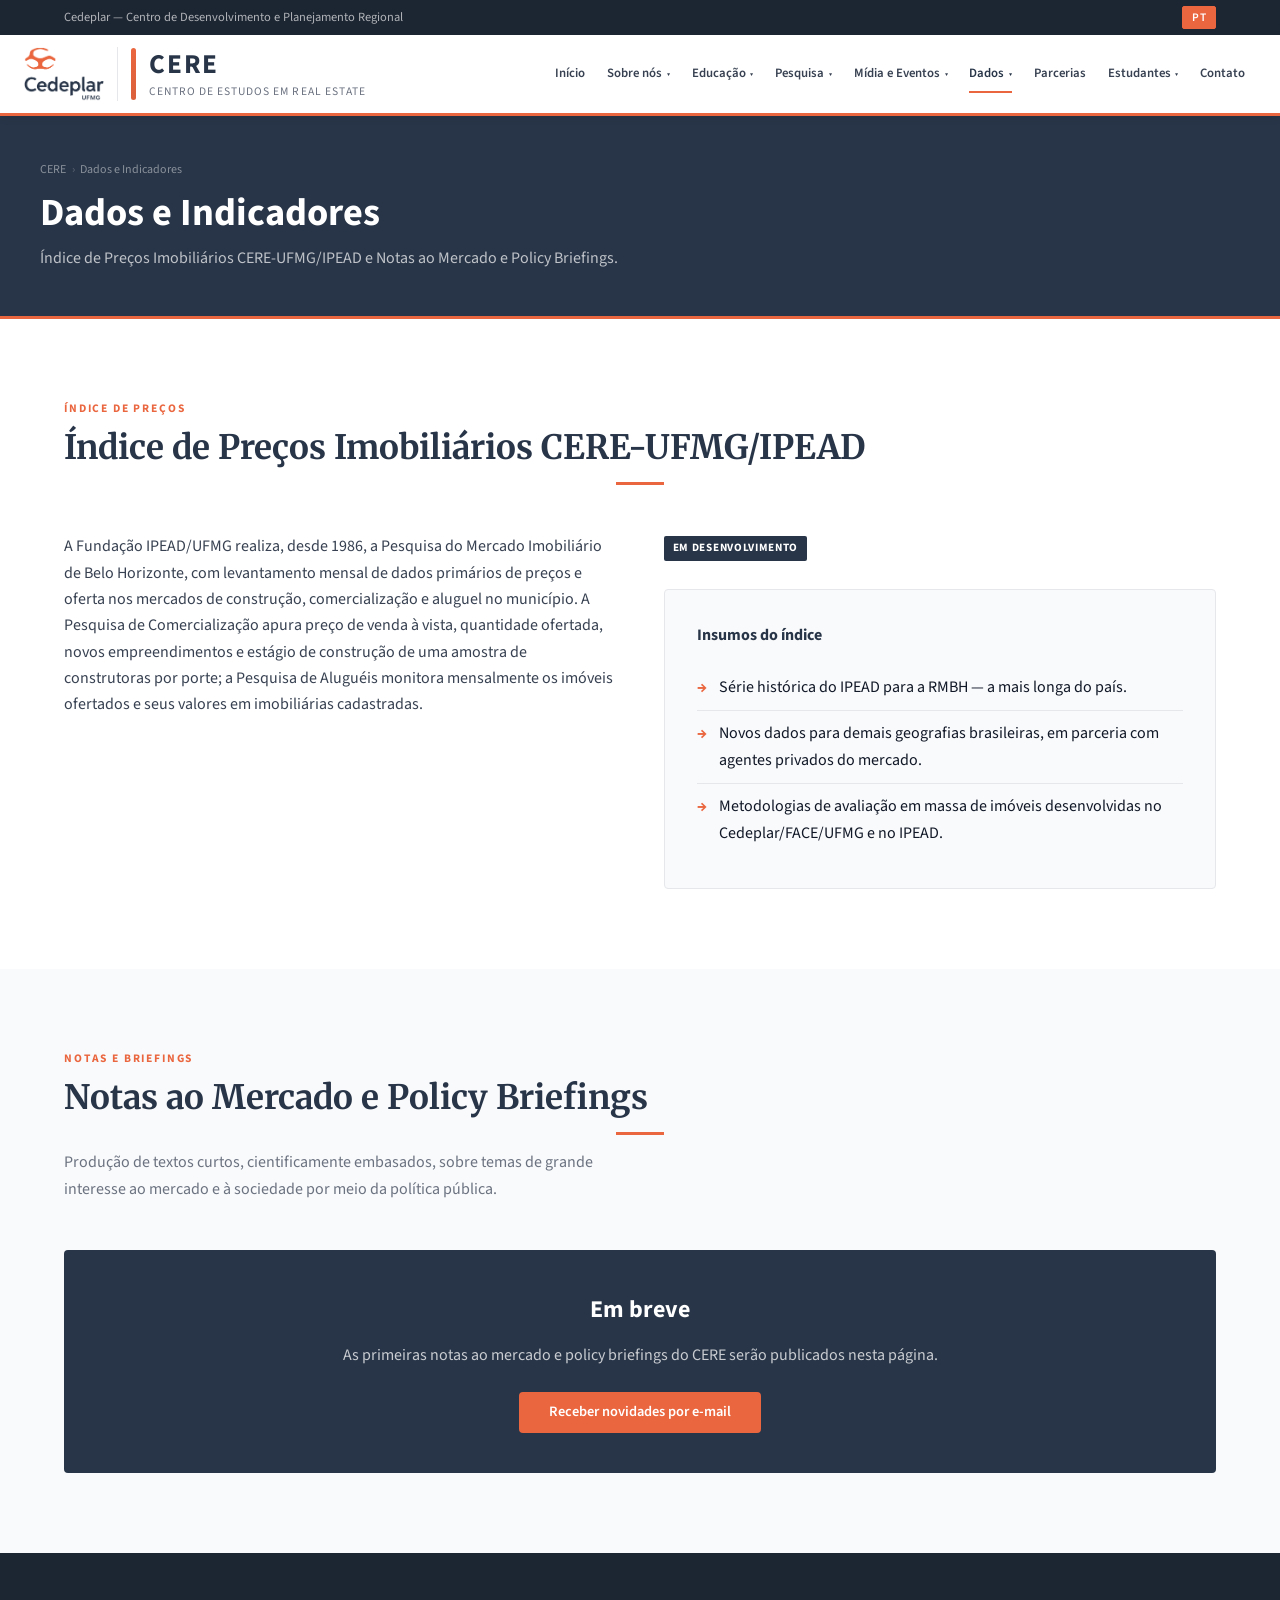
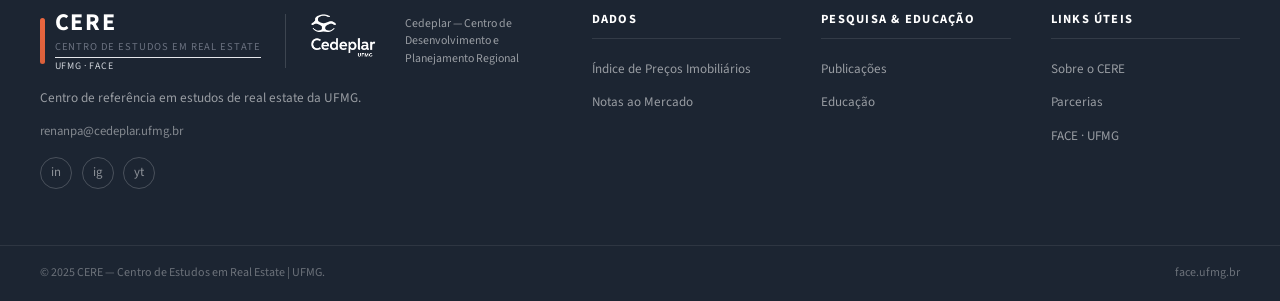
==== dados/index.html @ bcabc063 "feat: highlight CERE and add CEDEPLAR logo" ====
<!DOCTYPE html>
<html lang="pt-BR" class="lang-pt">
<head>
  <meta charset="UTF-8">
  <meta name="viewport" content="width=device-width, initial-scale=1.0">
  <title>Dados e Indicadores — CERE | UFMG</title>
  <meta name="description" content="Índice de Preços Imobiliários CERE-UFMG/IPEAD e Notas ao Mercado e Policy Briefings do CERE/UFMG.">
  <link rel="stylesheet" href="../css/style.css">
</head>
<body>

  <div class="topbar">
    <div class="topbar-inner">
      <div class="topbar-left">
        <a href="https://cedeplar.ufmg.br" target="_blank" rel="noopener">
          <span data-lang="pt">Cedeplar — Centro de Desenvolvimento e Planejamento Regional</span>
          <span data-lang="en">Cedeplar — Center for Development and Regional Planning</span>
        </a>
      </div>
      <div class="lang-toggle">
        <button class="lang-btn active" data-lang="pt">PT</button>
        <button class="lang-btn" data-lang="en">EN</button>
      </div>
    </div>
  </div>

  <header class="site-header">
    <div class="header-inner">
      <a href="../index.html" class="site-logo">
        <div class="logo-institutional">
          <img src="https://face.ufmg.br/images/template/ufmg.fw.png" alt="UFMG" class="logo-ufmg">
          <div class="logo-affiliates">
            <img src="https://face.ufmg.br/images/template/face.png" alt="FACE" class="logo-affiliate">
            <img src="https://site.ipead.face.ufmg.br/wp-content/uploads/2023/01/Logo-ipead-02.png" alt="IPEAD" class="logo-affiliate">
          </div>
        </div>
        <div class="logo-divider"></div>
        <img src="../img/logos/cedeplar.png" alt="Cedeplar — Centro de Desenvolvimento e Planejamento Regional" class="logo-cedeplar">
        <div class="logo-divider"></div>
        <div class="logo-accent"></div>
        <div class="logo-text">
          <span class="logo-cere">CERE</span>
          <span class="logo-name" data-lang="pt">Centro de Estudos em Real Estate</span>
          <span class="logo-name" data-lang="en">Real Estate Studies Center</span>
        </div>
      </a>
      <nav class="main-nav" id="main-nav">
        <ul>
          <li><a href="../index.html" data-lang="pt">Início</a><a href="../index.html" data-lang="en">Home</a></li>
          <li class="has-dropdown">
            <a href="../sobre/index.html"><span data-lang="pt">Sobre nós</span><span data-lang="en">About us</span><span class="chevron">▾</span></a>
            <ul class="dropdown">
              <li><a href="../sobre/index.html#missao"><span data-lang="pt">Missão</span><span data-lang="en">Mission</span></a></li>
              <li><a href="../sobre/index.html#pessoas"><span data-lang="pt">Pessoas</span><span data-lang="en">People</span></a></li>
            </ul>
          </li>
          <li class="has-dropdown">
            <a href="../educacao/index.html"><span data-lang="pt">Educação</span><span data-lang="en">Education</span><span class="chevron">▾</span></a>
            <ul class="dropdown">
              <li><a href="../educacao/index.html#graduacao"><span data-lang="pt">Disciplinas de graduação</span><span data-lang="en">Undergraduate courses</span></a></li>
              <li><a href="../educacao/index.html#formacao-capacitacao"><span data-lang="pt">Programas de formação e capacitação</span><span data-lang="en">Training and capacity-building programs</span></a></li>
            </ul>
          </li>
          <li class="has-dropdown">
            <a href="../pesquisa/index.html"><span data-lang="pt">Pesquisa</span><span data-lang="en">Research</span><span class="chevron">▾</span></a>
            <ul class="dropdown">
              <li><a href="../pesquisa/index.html#publicacoes"><span data-lang="pt">Publicações</span><span data-lang="en">Publications</span></a></li>
              <li><a href="../pesquisa/index.html#vetores"><span data-lang="pt">Vetores de pesquisa</span><span data-lang="en">Research areas</span></a></li>
            </ul>
          </li>
          <li class="has-dropdown">
            <a href="../midia/index.html"><span data-lang="pt">Mídia e Eventos</span><span data-lang="en">Media & Events</span><span class="chevron">▾</span></a>
            <ul class="dropdown">
              <li><a href="../midia/index.html#noticias"><span data-lang="pt">Notícias</span><span data-lang="en">News</span></a></li>
              <li><a href="../midia/index.html#eventos"><span data-lang="pt">Eventos</span><span data-lang="en">Events</span></a></li>
              <li><a href="../midia/cere-na-midia/index.html"><span data-lang="pt">CERE na Mídia</span><span data-lang="en">CERE in the Media</span></a></li>
            </ul>
          </li>
          <li class="has-dropdown current">
            <a href="index.html"><span data-lang="pt">Dados</span><span data-lang="en">Data</span><span class="chevron">▾</span></a>
            <ul class="dropdown">
              <li><a href="#indice-precos"><span data-lang="pt">Índice de Preços Imobiliários</span><span data-lang="en">Real Estate Price Index</span></a></li>
              <li><a href="#notas-mercado"><span data-lang="pt">Notas ao Mercado e Policy Briefings</span><span data-lang="en">Market Notes & Policy Briefings</span></a></li>
            </ul>
          </li>
          <li><a href="../parcerias/index.html"><span data-lang="pt">Parcerias</span><span data-lang="en">Partnerships</span></a></li>
          <li class="has-dropdown">
            <a href="../estudantes/index.html"><span data-lang="pt">Estudantes</span><span data-lang="en">Students</span><span class="chevron">▾</span></a>
            <ul class="dropdown">
              <li><a href="../estudantes/index.html#finance-club">UFMG Finance Club</a></li>
              <li><a href="../estudantes/index.html#ucj"><span data-lang="pt">UFMG Consultoria Júnior (UCJ)</span><span data-lang="en">UFMG Junior Consulting (UCJ)</span></a></li>
            </ul>
          </li>
          <li><a href="../sobre/index.html#contato"><span data-lang="pt">Contato</span><span data-lang="en">Contact us</span></a></li>
        </ul>
      </nav>
      <button class="hamburger" id="hamburger"><span></span><span></span><span></span></button>
    </div>
  </header>

  <div class="page-hero">
    <div class="page-hero-inner">
      <div class="breadcrumb">
        <a href="../index.html">CERE</a><span class="sep">›</span>
        <span data-lang="pt">Dados e Indicadores</span><span data-lang="en">Data & Indicators</span>
      </div>
      <h1 data-lang="pt">Dados e Indicadores</h1>
      <h1 data-lang="en">Data & Indicators</h1>
      <p class="subtitle" data-lang="pt">Índice de Preços Imobiliários CERE-UFMG/IPEAD e Notas ao Mercado e Policy Briefings.</p>
      <p class="subtitle" data-lang="en">CERE-UFMG/IPEAD Real Estate Price Index and Market Notes and Policy Briefings.</p>
    </div>
  </div>

  <!-- ÍNDICE DE PREÇOS IMOBILIÁRIOS -->
  <section class="section" id="indice-precos">
    <div class="container">
      <div class="section-header left">
        <p class="eyebrow" data-lang="pt">Índice de preços</p>
        <p class="eyebrow" data-lang="en">Price index</p>
        <h2 class="section-title" data-lang="pt">Índice de Preços Imobiliários CERE-UFMG/IPEAD</h2>
        <h2 class="section-title" data-lang="en">CERE-UFMG/IPEAD Real Estate Price Index</h2>
        <div class="divider"></div>
      </div>
      <div style="display:grid;grid-template-columns:1fr 1fr;gap:3rem;align-items:start;">
        <div class="prose">
          <p data-lang="pt">A Fundação IPEAD/UFMG realiza, desde 1986, a Pesquisa do Mercado Imobiliário de Belo Horizonte, com levantamento mensal de dados primários de preços e oferta nos mercados de construção, comercialização e aluguel no município. A Pesquisa de Comercialização apura preço de venda à vista, quantidade ofertada, novos empreendimentos e estágio de construção de uma amostra de construtoras por porte; a Pesquisa de Aluguéis monitora mensalmente os imóveis ofertados e seus valores em imobiliárias cadastradas.</p>
          <p data-lang="en">Since 1986, Fundação IPEAD/UFMG has conducted the Belo Horizonte Real Estate Market Survey, gathering monthly primary data on prices and supply in the construction, sales, and rental markets within the municipality. The Sales Survey tracks cash sale prices, units offered, new developments, and construction stage across a sample of builders by size; the Rental Survey monitors monthly listings and rental values among registered real estate agencies.</p>
        </div>
        <div>
          <span class="badge badge-navy mb-2" data-lang="pt">Em desenvolvimento</span>
          <span class="badge badge-navy mb-2" data-lang="en">In development</span>
          <div style="background:var(--gray-50);border:1px solid var(--gray-200);border-radius:var(--radius);padding:2rem;margin-top:.75rem;">
            <h3 style="color:var(--navy);font-weight:700;margin-bottom:1rem;font-size:1rem;" data-lang="pt">Insumos do índice</h3>
            <h3 style="color:var(--navy);font-weight:700;margin-bottom:1rem;font-size:1rem;" data-lang="en">Index inputs</h3>
            <ul style="list-style:none;">
              <li style="padding:.6rem 0;border-bottom:1px solid var(--gray-200);display:flex;gap:.75rem;align-items:start;">
                <span style="color:var(--red);font-weight:700;flex-shrink:0;">→</span>
                <span data-lang="pt">Série histórica do IPEAD para a RMBH — a mais longa do país.</span>
                <span data-lang="en">IPEAD's historical series for the Belo Horizonte Metropolitan Region — the longest in the country.</span>
              </li>
              <li style="padding:.6rem 0;border-bottom:1px solid var(--gray-200);display:flex;gap:.75rem;align-items:start;">
                <span style="color:var(--red);font-weight:700;flex-shrink:0;">→</span>
                <span data-lang="pt">Novos dados para demais geografias brasileiras, em parceria com agentes privados do mercado.</span>
                <span data-lang="en">New data for other Brazilian geographies, in partnership with private market players.</span>
              </li>
              <li style="padding:.6rem 0;display:flex;gap:.75rem;align-items:start;">
                <span style="color:var(--red);font-weight:700;flex-shrink:0;">→</span>
                <span data-lang="pt">Metodologias de avaliação em massa de imóveis desenvolvidas no Cedeplar/FACE/UFMG e no IPEAD.</span>
                <span data-lang="en">Mass real estate appraisal methodologies developed at Cedeplar/FACE/UFMG and IPEAD.</span>
              </li>
            </ul>
          </div>
        </div>
      </div>
    </div>
  </section>

  <!-- NOTAS AO MERCADO E POLICY BRIEFINGS -->
  <section class="section bg-light" id="notas-mercado">
    <div class="container">
      <div class="section-header left">
        <p class="eyebrow" data-lang="pt">Notas e briefings</p>
        <p class="eyebrow" data-lang="en">Notes & briefings</p>
        <h2 class="section-title" data-lang="pt">Notas ao Mercado e Policy Briefings</h2>
        <h2 class="section-title" data-lang="en">Market Notes and Policy Briefings</h2>
        <div class="divider"></div>
        <p class="section-sub" style="margin:0;" data-lang="pt">Produção de textos curtos, cientificamente embasados, sobre temas de grande interesse ao mercado e à sociedade por meio da política pública.</p>
        <p class="section-sub" style="margin:0;" data-lang="en">Short, scientifically grounded pieces on topics of major interest to the market and to society through public policy.</p>
      </div>
      <div class="cta-box">
        <h2 data-lang="pt">Em breve</h2>
        <h2 data-lang="en">Coming soon</h2>
        <p data-lang="pt">As primeiras notas ao mercado e policy briefings do CERE serão publicados nesta página.</p>
        <p data-lang="en">CERE's first market notes and policy briefings will be published on this page.</p>
        <a href="../sobre/index.html#contato" class="btn btn-primary" data-lang="pt">Receber novidades por e-mail</a>
        <a href="../sobre/index.html#contato" class="btn btn-primary" data-lang="en">Get updates by e-mail</a>
      </div>
    </div>
  </section>

  <footer class="site-footer">
    <div class="footer-main">
      <div class="footer-grid">
        <div class="footer-brand">
          <div class="footer-brand-logos">
            <div class="site-logo" style="gap:.6rem;">
              <div class="logo-accent" style="height:46px;"></div>
              <div class="logo-text">
                <span class="logo-cere">CERE</span>
                <span class="logo-name" data-lang="pt">Centro de Estudos em Real Estate</span>
                <span class="logo-name" data-lang="en">Real Estate Studies Center</span>
                <span class="logo-univ">UFMG · FACE</span>
              </div>
            </div>
            <div class="footer-cedeplar">
              <img src="../img/logos/cedeplar-branco.png" alt="Cedeplar" class="footer-cedeplar-logo">
              <span class="footer-cedeplar-name" data-lang="pt">Cedeplar — Centro de Desenvolvimento e Planejamento Regional</span>
              <span class="footer-cedeplar-name" data-lang="en">Cedeplar — Center for Development and Regional Planning</span>
            </div>
          </div>
          <p data-lang="pt">Centro de referência em estudos de real estate da UFMG.</p>
          <p data-lang="en">Reference center for real estate studies at UFMG.</p>
          <address>renanpa@cedeplar.ufmg.br</address>
          <div class="social-links">
            <a href="#" class="social-link">in</a>
            <a href="#" class="social-link">ig</a>
            <a href="#" class="social-link">yt</a>
          </div>
        </div>
        <div class="footer-col">
          <h4 data-lang="pt">Dados</h4><h4 data-lang="en">Data</h4>
          <ul>
            <li><a href="#indice-precos"><span data-lang="pt">Índice de Preços Imobiliários</span><span data-lang="en">Real Estate Price Index</span></a></li>
            <li><a href="#notas-mercado"><span data-lang="pt">Notas ao Mercado</span><span data-lang="en">Market Notes</span></a></li>
          </ul>
        </div>
        <div class="footer-col">
          <h4 data-lang="pt">Pesquisa & Educação</h4><h4 data-lang="en">Research & Education</h4>
          <ul>
            <li><a href="../pesquisa/index.html"><span data-lang="pt">Publicações</span><span data-lang="en">Publications</span></a></li>
            <li><a href="../educacao/index.html"><span data-lang="pt">Educação</span><span data-lang="en">Education</span></a></li>
          </ul>
        </div>
        <div class="footer-col">
          <h4 data-lang="pt">Links úteis</h4><h4 data-lang="en">Useful links</h4>
          <ul>
            <li><a href="../sobre/index.html"><span data-lang="pt">Sobre o CERE</span><span data-lang="en">About CERE</span></a></li>
            <li><a href="../parcerias/index.html"><span data-lang="pt">Parcerias</span><span data-lang="en">Partnerships</span></a></li>
            <li><a href="https://face.ufmg.br" target="_blank" rel="noopener">FACE · UFMG</a></li>
          </ul>
        </div>
      </div>
    </div>
    <div class="footer-bottom">
      <div class="footer-bottom-inner">
        <span data-lang="pt">© 2025 CERE — Centro de Estudos em Real Estate | UFMG.</span>
        <span data-lang="en">© 2025 CERE — Real Estate Studies Center | UFMG.</span>
        <a href="https://face.ufmg.br" target="_blank" rel="noopener">face.ufmg.br</a>
      </div>
    </div>
  </footer>

  <script src="../js/main.js"></script>
</body>
</html>
---- css/style.css ----
/* ============================================================
   CERE — Centro de Estudos em Real Estate | UFMG
   Identidade visual baseada em FACE UFMG (face.ufmg.br)
   ============================================================ */

@import url('https://fonts.googleapis.com/css2?family=Source+Sans+3:wght@400;600;700&family=Merriweather:wght@400;700&display=swap');

/* ----- Variables ----- */
:root {
  --navy:       #283548;
  --navy-dark:  #1c2532;
  --navy-light: #3d5068;
  --red:        #ea663f;
  --red-dark:   #da603b;
  --gray-50:    #f9fafb;
  --gray-100:   #f3f4f6;
  --gray-200:   #e5e7eb;
  --gray-300:   #d1d5db;
  --gray-500:   #6b7280;
  --gray-700:   #374151;
  --gray-900:   #111827;
  --white:      #ffffff;
  --font-sans:  'Source Sans 3', Arial, sans-serif;
  --font-serif: 'Merriweather', Georgia, serif;
  --shadow-sm:  0 1px 3px rgba(0,0,0,.1);
  --shadow-md:  0 4px 12px rgba(0,0,0,.12);
  --shadow-lg:  0 10px 30px rgba(0,0,0,.15);
  --radius:     4px;
  --transition: 0.2s ease;
}

/* ----- Reset ----- */
*, *::before, *::after { box-sizing: border-box; margin: 0; padding: 0; }
html { scroll-behavior: smooth; }
body { font-family: var(--font-sans); color: var(--gray-900); line-height: 1.65; background: var(--white); }
a { color: inherit; text-decoration: none; }
img { max-width: 100%; height: auto; display: block; }
ul { list-style: none; }
button { font-family: inherit; }

/* ----- Language toggle ----- */
html.lang-en [data-lang="pt"],
html.lang-pt [data-lang="en"] { display: none !important; }

/* ============================================================
   TOP BAR
   ============================================================ */
.topbar { background: var(--navy-dark); color: rgba(255,255,255,.65); font-size: .78rem; padding: .35rem 0; }
.topbar-inner {
  max-width: 1200px; margin: 0 auto; padding: 0 1.5rem;
  display: flex; justify-content: space-between; align-items: center; gap: 1rem;
}
.topbar-left { display: flex; gap: 1.25rem; align-items: center; }
.topbar-left a { color: rgba(255,255,255,.65); transition: color var(--transition); }
.topbar-left a:hover { color: var(--white); }

.lang-toggle { display: flex; gap: .35rem; }
.lang-btn {
  background: none; border: 1px solid rgba(255,255,255,.3);
  color: rgba(255,255,255,.65); padding: .15rem .55rem;
  font-size: .72rem; font-weight: 600; border-radius: 2px;
  cursor: pointer; letter-spacing: .04em;
  transition: background var(--transition), border-color var(--transition), color var(--transition);
}
.lang-btn:hover, .lang-btn.active { background: var(--red); border-color: var(--red); color: var(--white); }

/* ============================================================
   HEADER & NAV
   ============================================================ */
.site-header { background: var(--white); position: sticky; top: 0; z-index: 500; box-shadow: 0 2px 8px rgba(0,0,0,.08); border-bottom: 3px solid var(--red); }
.header-inner {
  max-width: 1320px; margin: 0 auto; padding: .75rem 1.5rem;
  display: flex; justify-content: space-between; align-items: center; gap: 1.25rem;
}

/* Logo */
.site-logo { display: flex; align-items: center; gap: .8rem; color: var(--navy); flex-shrink: 0; text-decoration: none; }
.logo-accent {
  width: 5px; height: 52px;
  background: linear-gradient(to bottom, var(--red), var(--red-dark));
  border-radius: 3px; flex-shrink: 0;
}
.logo-text { display: flex; flex-direction: column; line-height: 1.2; }
.logo-cere { font-size: 1.7rem; font-weight: 700; letter-spacing: .07em; color: var(--navy); text-transform: uppercase; }
.logo-name { font-size: .72rem; color: var(--gray-500); text-transform: uppercase; letter-spacing: .09em; margin-top: .2rem; }
.logo-univ {
  font-size: .62rem; color: var(--gray-300);
  text-transform: uppercase; letter-spacing: .07em;
  border-top: 1px solid var(--gray-200); padding-top: .2rem; margin-top: .2rem;
}
.logo-institutional { display: flex; flex-direction: column; align-items: flex-start; gap: .32rem; }
.logo-ufmg { height: 28px; width: auto; display: block; opacity: .85; }
.logo-affiliates { display: flex; gap: .6rem; align-items: center; }
.logo-affiliate { height: 18px; width: auto; display: block; opacity: .72; }
.logo-affiliate[alt="IPEAD"] { filter: brightness(0); opacity: .6; }
.logo-divider { width: 1px; height: 54px; background: var(--gray-200); flex-shrink: 0; }
.logo-cedeplar { height: 54px; width: auto; display: block; flex-shrink: 0; }

/* Main Nav */
.main-nav { display: flex; align-items: center; }
.main-nav > ul { display: flex; }
.main-nav > ul > li { position: relative; }
.main-nav > ul > li > a {
  display: block; padding: .55rem .68rem;
  color: var(--gray-700); font-size: .8rem; font-weight: 600;
  white-space: nowrap; transition: color var(--transition); position: relative;
}
.main-nav > ul > li > a::after {
  content: ''; position: absolute; bottom: 0; left: .68rem; right: .68rem;
  height: 2px; background: var(--red);
  transform: scaleX(0); transition: transform var(--transition);
}
.main-nav > ul > li:hover > a,
.main-nav > ul > li.current > a { color: var(--navy); }
.main-nav > ul > li:hover > a::after,
.main-nav > ul > li.current > a::after { transform: scaleX(1); }

.chevron { display: inline-block; margin-left: .3rem; font-size: .6rem; transition: transform var(--transition); }
.has-dropdown:hover > a .chevron { transform: rotate(180deg); }

/* Dropdown */
.dropdown {
  display: none; position: absolute; top: calc(100% + 2px); left: 0;
  background: var(--white); min-width: 230px;
  border-top: 2px solid var(--red); box-shadow: var(--shadow-lg);
  border-radius: 0 0 var(--radius) var(--radius); z-index: 600;
}
.has-dropdown:hover .dropdown { display: block; }
.dropdown li a {
  display: block; padding: .6rem 1.1rem;
  color: var(--gray-700); font-size: .83rem;
  border-bottom: 1px solid var(--gray-100);
  transition: background var(--transition), color var(--transition), padding-left var(--transition);
}
.dropdown li:last-child a { border-bottom: none; }
.dropdown li a:hover { background: var(--gray-50); color: var(--navy); padding-left: 1.4rem; }

/* Hamburger */
.hamburger { display: none; background: none; border: none; cursor: pointer; padding: .4rem; margin-left: .5rem; }
.hamburger span { display: block; width: 22px; height: 2px; background: var(--navy); margin: 5px 0; transition: all .3s; }
.hamburger.open span:nth-child(1) { transform: rotate(45deg) translate(5px,5px); }
.hamburger.open span:nth-child(2) { opacity: 0; }
.hamburger.open span:nth-child(3) { transform: rotate(-45deg) translate(5px,-5px); }

/* ============================================================
   VIDEO HERO
   ============================================================ */
.video-hero {
  position: relative; height: 100vh; min-height: 600px;
  overflow: hidden; display: flex; align-items: center; justify-content: center;
}
.video-bg-wrapper {
  position: absolute; inset: 0; overflow: hidden; background: var(--navy-dark);
}
.video-bg-wrapper video {
  position: absolute; top: 0; left: 0;
  width: 100%; height: 100%;
  object-fit: cover; pointer-events: none;
}
.video-overlay {
  position: absolute; inset: 0;
  background: linear-gradient(to bottom, rgba(28,37,50,.65) 0%, rgba(28,37,50,.5) 60%, rgba(28,37,50,.72) 100%);
}
.video-content {
  position: relative; z-index: 2;
  color: var(--white); text-align: center;
  padding: 2rem 1.5rem; max-width: 860px; width: 100%;
}
.video-content .hero-eyebrow {
  font-size: .75rem; text-transform: uppercase; letter-spacing: .18em;
  color: rgba(255,255,255,.6); margin-bottom: 1.1rem;
  display: flex; align-items: center; justify-content: center; gap: .75rem;
}
.video-content .hero-eyebrow::before,
.video-content .hero-eyebrow::after {
  content: ''; flex: 0 0 40px; height: 1px; background: rgba(255,255,255,.3);
}
.video-content h1 {
  font-family: var(--font-serif); font-size: clamp(2rem, 5vw, 3.2rem);
  line-height: 1.2; font-weight: 700; margin-bottom: 1.6rem;
  text-shadow: 0 2px 12px rgba(0,0,0,.4);
}
.video-content h1 em { font-style: normal; color: #ffab73; }
.video-mission {
  font-size: clamp(.95rem, 1.8vw, 1.15rem); color: rgba(255,255,255,.88);
  max-width: 700px; margin: 0 auto 2.25rem; line-height: 1.65;
  font-style: italic; text-shadow: 0 1px 6px rgba(0,0,0,.35);
}
.hero-cta { display: flex; gap: 1rem; justify-content: center; flex-wrap: wrap; }
.video-scroll-hint {
  position: absolute; bottom: 2rem; left: 50%; transform: translateX(-50%);
  z-index: 2; color: rgba(255,255,255,.5); font-size: .7rem; text-transform: uppercase;
  letter-spacing: .15em; display: flex; flex-direction: column; align-items: center; gap: .4rem;
  animation: bounce 2s infinite;
}
.video-scroll-hint::after { content: '↓'; font-size: 1rem; }
@keyframes bounce {
  0%, 100% { transform: translateX(-50%) translateY(0); }
  50% { transform: translateX(-50%) translateY(6px); }
}

/* Legacy hero (kept for subpage fallback) */
.hero {
  background: linear-gradient(140deg, var(--navy-dark) 0%, var(--navy) 55%, var(--navy-light) 100%);
  color: var(--white); padding: 7rem 1.5rem 6rem; position: relative; overflow: hidden;
}
.hero-inner { max-width: 820px; margin: 0 auto; position: relative; text-align: center; }
.hero-eyebrow { font-size: .75rem; text-transform: uppercase; letter-spacing: .18em; color: rgba(255,255,255,.55); margin-bottom: .9rem; }
.hero h1 { font-family: var(--font-serif); font-size: clamp(2rem, 5vw, 3.4rem); line-height: 1.2; font-weight: 700; margin-bottom: 1.5rem; }
.hero h1 em { font-style: normal; color: #ffab73; }
.hero p { font-size: 1.1rem; color: rgba(255,255,255,.78); max-width: 620px; margin: 0 auto 2.25rem; }
.hero-cta { display: flex; gap: 1rem; justify-content: center; flex-wrap: wrap; }

/* ============================================================
   PAGE HERO (inner pages)
   ============================================================ */
.page-hero { background: var(--navy); color: var(--white); padding: 2.75rem 1.5rem; border-bottom: 3px solid var(--red); }
.page-hero-inner { max-width: 1200px; margin: 0 auto; }
.breadcrumb { font-size: .75rem; color: rgba(255,255,255,.45); margin-bottom: .6rem; display: flex; gap: .35rem; align-items: center; }
.breadcrumb a { color: rgba(255,255,255,.45); transition: color var(--transition); }
.breadcrumb a:hover { color: var(--white); }
.breadcrumb .sep { color: rgba(255,255,255,.25); }
.page-hero h1 { font-size: clamp(1.5rem, 3.5vw, 2.4rem); font-weight: 700; line-height: 1.25; }
.page-hero .subtitle { color: rgba(255,255,255,.7); margin-top: .5rem; font-size: 1rem; }

/* ============================================================
   BUTTONS
   ============================================================ */
.btn {
  display: inline-block; padding: .7rem 1.75rem;
  font-size: .9rem; font-weight: 600; border-radius: var(--radius);
  border: 2px solid transparent; cursor: pointer;
  transition: background var(--transition), border-color var(--transition), color var(--transition), transform var(--transition);
  line-height: 1;
}
.btn:hover { transform: translateY(-1px); }
.btn-primary  { background: var(--red); color: var(--white); border-color: var(--red); }
.btn-primary:hover { background: var(--red-dark); border-color: var(--red-dark); }
.btn-outline  { border-color: rgba(255,255,255,.55); color: var(--white); }
.btn-outline:hover { border-color: var(--white); background: rgba(255,255,255,.08); }
.btn-navy     { background: var(--navy); color: var(--white); border-color: var(--navy); }
.btn-navy:hover { background: var(--navy-dark); border-color: var(--navy-dark); }
.btn-ghost    { border-color: var(--navy); color: var(--navy); }
.btn-ghost:hover { background: var(--navy); color: var(--white); }
.btn-sm       { padding: .45rem 1.1rem; font-size: .8rem; }

/* ============================================================
   LAYOUT
   ============================================================ */
.container  { max-width: 1200px; margin: 0 auto; padding: 0 1.5rem; }
.section    { padding: 5rem 1.5rem; }
.section-sm { padding: 3rem 1.5rem; }
.bg-light   { background: var(--gray-50); }
.bg-navy    { background: var(--navy); color: var(--white); }
.bg-dark    { background: var(--navy-dark); color: var(--white); }

.section-header { text-align: center; margin-bottom: 3rem; }
.section-header.left { text-align: left; }
.eyebrow { font-size: .72rem; text-transform: uppercase; letter-spacing: .16em; font-weight: 700; color: var(--red); margin-bottom: .5rem; }
.section-title { font-family: var(--font-serif); font-size: clamp(1.5rem, 3vw, 2.1rem); font-weight: 700; color: var(--navy); line-height: 1.25; }
.bg-navy .section-title, .bg-dark .section-title { color: var(--white); }
.section-sub { color: var(--gray-500); margin-top: .75rem; max-width: 580px; }
.section-header .section-sub { margin-left: auto; margin-right: auto; }
.divider { width: 48px; height: 3px; background: var(--red); margin: .9rem 0; }
.section-header .divider { margin: .9rem auto; }

/* ============================================================
   GRID / CARDS
   ============================================================ */
.grid      { display: grid; gap: 1.5rem; }
.grid-2    { grid-template-columns: repeat(2, 1fr); }
.grid-3    { grid-template-columns: repeat(3, 1fr); }
.grid-4    { grid-template-columns: repeat(4, 1fr); }
.grid-auto { grid-template-columns: repeat(auto-fill, minmax(260px, 1fr)); }

.card { background: var(--white); border: 1px solid var(--gray-200); border-radius: var(--radius); overflow: hidden; transition: transform var(--transition), box-shadow var(--transition); }
.card:hover { transform: translateY(-4px); box-shadow: var(--shadow-md); }
.card-img { height: 180px; background: var(--gray-100); overflow: hidden; }
.card-img img { width: 100%; height: 100%; object-fit: cover; }
.card-body { padding: 1.4rem; }
.card-tag { font-size: .7rem; text-transform: uppercase; letter-spacing: .1em; color: var(--red); font-weight: 700; margin-bottom: .4rem; }
.card-title { font-size: 1rem; font-weight: 700; color: var(--navy); line-height: 1.35; margin-bottom: .5rem; }
.card-text { font-size: .88rem; color: var(--gray-500); line-height: 1.55; }
.card-date { font-size: .75rem; color: var(--gray-500); margin-top: .75rem; }
.card-link { display: inline-flex; align-items: center; font-size: .83rem; font-weight: 700; color: var(--navy); margin-top: 1rem; transition: color var(--transition); }
.card-link:hover { color: var(--red); }
.card-link::after { content: ' →'; }

/* Feature card */
.feature-card { background: var(--white); border: 1px solid var(--gray-200); border-radius: var(--radius); padding: 2rem; text-align: center; transition: transform var(--transition), box-shadow var(--transition); }
.feature-card:hover { transform: translateY(-4px); box-shadow: var(--shadow-md); }
.feature-icon { width: 56px; height: 56px; border-radius: 50%; background: var(--navy); color: var(--white); display: flex; align-items: center; justify-content: center; font-size: 1.4rem; margin: 0 auto 1.1rem; }
.feature-card h3 { font-size: 1rem; font-weight: 700; color: var(--navy); margin-bottom: .5rem; }
.feature-card p  { font-size: .88rem; color: var(--gray-500); line-height: 1.55; }
.feature-card a.card-link { margin-top: .75rem; }

/* ============================================================
   STATS BAR
   ============================================================ */
.stats-bar { background: var(--red); color: var(--white); padding: 2.5rem 1.5rem; }
.stats-grid { max-width: 900px; margin: 0 auto; display: grid; grid-template-columns: repeat(4, 1fr); gap: 1rem; text-align: center; }
.stat-number { font-size: 2.25rem; font-weight: 700; line-height: 1; }
.stat-label  { font-size: .8rem; color: rgba(255,255,255,.8); margin-top: .35rem; text-transform: uppercase; letter-spacing: .08em; }

/* ============================================================
   TEAM
   ============================================================ */
.team-grid { display: grid; grid-template-columns: repeat(auto-fill, minmax(190px, 1fr)); gap: 2rem; }
.team-card { text-align: center; }
.team-avatar { width: 110px; height: 110px; border-radius: 50%; background: var(--gray-200); margin: 0 auto .9rem; overflow: hidden; }
.team-avatar img { width: 100%; height: 100%; object-fit: cover; }
.team-name { font-weight: 700; color: var(--navy); font-size: .92rem; }
.team-role { font-size: .78rem; color: var(--gray-500); margin-top: .2rem; }
.team-lattes { font-size: .75rem; margin-top: .35rem; }
.team-lattes a { color: var(--red); transition: opacity var(--transition); }
.team-lattes a:hover { opacity: .75; }

/* ============================================================
   TABS
   ============================================================ */
.tabs-nav { display: flex; border-bottom: 2px solid var(--gray-200); margin-bottom: 2rem; overflow-x: auto; }
.tab-btn { padding: .7rem 1.4rem; font-size: .88rem; font-weight: 600; color: var(--gray-500); background: none; border: none; border-bottom: 2px solid transparent; margin-bottom: -2px; cursor: pointer; white-space: nowrap; transition: color var(--transition), border-color var(--transition); }
.tab-btn:hover { color: var(--navy); }
.tab-btn.active { color: var(--navy); border-bottom-color: var(--red); }
.tab-panel { display: none; }
.tab-panel.active { display: block; }

/* ============================================================
   ACCORDION
   ============================================================ */
.accordion { border: 1px solid var(--gray-200); border-radius: var(--radius); }
.accordion-item + .accordion-item { border-top: 1px solid var(--gray-200); }
.accordion-btn { width: 100%; text-align: left; padding: 1rem 1.25rem; background: var(--white); border: none; font-size: .92rem; font-weight: 700; color: var(--navy); cursor: pointer; display: flex; justify-content: space-between; align-items: center; transition: background var(--transition); }
.accordion-btn:hover { background: var(--gray-50); }
.accordion-icon { font-size: 1.25rem; color: var(--red); line-height: 1; transition: transform .25s; flex-shrink: 0; }
.accordion-btn.open .accordion-icon { transform: rotate(45deg); }
.accordion-body { overflow: hidden; max-height: 0; transition: max-height .35s ease; }
.accordion-body-inner { padding: .75rem 1.25rem 1.25rem; font-size: .9rem; color: var(--gray-700); line-height: 1.65; }

/* ============================================================
   TABLE
   ============================================================ */
.table-wrap { overflow-x: auto; }
table { width: 100%; border-collapse: collapse; font-size: .88rem; }
th { background: var(--navy); color: var(--white); padding: .7rem 1rem; text-align: left; font-weight: 600; white-space: nowrap; }
td { padding: .7rem 1rem; border-bottom: 1px solid var(--gray-200); color: var(--gray-700); }
tr:last-child td { border-bottom: none; }
tr:hover td { background: var(--gray-50); }
td a { color: var(--navy); font-weight: 600; }
td a:hover { color: var(--red); text-decoration: underline; }

/* ============================================================
   FORM
   ============================================================ */
.form-row { display: grid; gap: 1rem; }
.form-row.cols-2 { grid-template-columns: 1fr 1fr; }
.form-group { display: flex; flex-direction: column; gap: .4rem; }
.form-group label { font-size: .83rem; font-weight: 600; color: var(--navy); }
.form-control { padding: .65rem .9rem; border: 1px solid var(--gray-300); border-radius: var(--radius); font-size: .9rem; color: var(--gray-900); font-family: inherit; background: var(--white); transition: border-color var(--transition), box-shadow var(--transition); }
.form-control:focus { outline: none; border-color: var(--navy); box-shadow: 0 0 0 3px rgba(40,53,72,.12); }
textarea.form-control { resize: vertical; min-height: 130px; }

/* ============================================================
   PUBLICATIONS
   ============================================================ */
.pub-list { display: flex; flex-direction: column; gap: 1.25rem; }
.pub-item { padding: 1.25rem; border: 1px solid var(--gray-200); border-left: 3px solid var(--navy); border-radius: 0 var(--radius) var(--radius) 0; background: var(--white); transition: border-left-color var(--transition), box-shadow var(--transition); }
.pub-item:hover { border-left-color: var(--red); box-shadow: var(--shadow-sm); }
.pub-meta { font-size: .75rem; color: var(--gray-500); margin-bottom: .35rem; display: flex; gap: .6rem; flex-wrap: wrap; align-items: center; }
.pub-type { background: var(--navy); color: var(--white); padding: .1rem .45rem; border-radius: 2px; font-size: .68rem; font-weight: 600; text-transform: uppercase; }
.pub-title { font-weight: 700; color: var(--navy); font-size: .95rem; line-height: 1.4; margin-bottom: .3rem; }
.pub-authors { font-size: .82rem; color: var(--gray-500); }

/* ============================================================
   NEWS
   ============================================================ */
.news-list { display: flex; flex-direction: column; gap: 1rem; }
.news-item { display: flex; gap: 1rem; padding: 1rem; border: 1px solid var(--gray-200); border-radius: var(--radius); background: var(--white); transition: box-shadow var(--transition); }
.news-item:hover { box-shadow: var(--shadow-sm); }
.news-date-block { flex-shrink: 0; width: 52px; text-align: center; background: var(--navy); color: var(--white); border-radius: var(--radius); padding: .5rem .35rem; display: flex; flex-direction: column; align-items: center; justify-content: center; }
.news-day   { font-size: 1.3rem; font-weight: 700; line-height: 1; }
.news-month { font-size: .65rem; text-transform: uppercase; letter-spacing: .06em; }
.news-body  { flex: 1; }
.news-tag   { font-size: .7rem; text-transform: uppercase; letter-spacing: .08em; color: var(--red); font-weight: 700; margin-bottom: .25rem; }
.news-title { font-size: .92rem; font-weight: 700; color: var(--navy); line-height: 1.35; }
.news-title a { transition: color var(--transition); }
.news-title a:hover { color: var(--red); }

/* ============================================================
   PARTNERS
   ============================================================ */
.partner-grid { display: flex; flex-wrap: wrap; gap: 2rem; align-items: center; justify-content: center; }
.partner-placeholder { width: 130px; height: 50px; background: var(--gray-200); border-radius: var(--radius); display: flex; align-items: center; justify-content: center; font-size: .75rem; color: var(--gray-500); }
.partner-logo-box { width: 160px; height: 70px; background: var(--white); border: 1px solid var(--gray-200); border-radius: var(--radius); display: flex; align-items: center; justify-content: center; padding: .75rem; }
.partner-logo-box img { max-width: 100%; max-height: 100%; object-fit: contain; }

/* ============================================================
   FOOTER
   ============================================================ */
.site-footer { background: var(--navy-dark); color: rgba(255,255,255,.65); }
.footer-main { padding: 3.5rem 1.5rem; }
.footer-grid { max-width: 1200px; margin: 0 auto; display: grid; grid-template-columns: 2.7fr 1fr 1fr 1fr; gap: 2.5rem; }
.footer-brand .logo-cere { color: var(--white); font-size: 1.5rem; }
.footer-brand .logo-name { font-size: .66rem; }
.footer-brand-logos { display: flex; align-items: center; flex-wrap: wrap; gap: 1.25rem 1.5rem; }
.footer-cedeplar {
  display: flex; align-items: center; gap: .8rem;
  padding-left: 1.5rem; border-left: 1px solid rgba(255,255,255,.15);
}
.footer-cedeplar-logo { height: 54px; width: auto; display: block; flex-shrink: 0; }
.footer-cedeplar-name {
  font-size: .74rem; line-height: 1.45; max-width: 19ch;
  color: rgba(255,255,255,.55);
}
.footer-brand p { font-size: .83rem; margin-top: .9rem; line-height: 1.6; color: rgba(255,255,255,.55); }
.footer-brand address { font-style: normal; font-size: .8rem; margin-top: .75rem; line-height: 1.7; color: rgba(255,255,255,.45); }
.footer-col h4 { color: var(--white); font-size: .78rem; font-weight: 700; text-transform: uppercase; letter-spacing: .1em; margin-bottom: 1rem; padding-bottom: .5rem; border-bottom: 1px solid rgba(255,255,255,.1); }
.footer-col ul li { margin-bottom: .45rem; }
.footer-col ul li a { font-size: .82rem; color: rgba(255,255,255,.55); transition: color var(--transition); }
.footer-col ul li a:hover { color: var(--white); }
.footer-bottom { border-top: 1px solid rgba(255,255,255,.08); padding: 1.1rem 1.5rem; }
.footer-bottom-inner { max-width: 1200px; margin: 0 auto; display: flex; justify-content: space-between; align-items: center; font-size: .75rem; color: rgba(255,255,255,.35); flex-wrap: wrap; gap: .5rem; }
.footer-bottom-inner a { color: rgba(255,255,255,.35); transition: color var(--transition); }
.footer-bottom-inner a:hover { color: var(--white); }

.social-links { display: flex; gap: .6rem; margin-top: .9rem; }
.social-link { width: 32px; height: 32px; border-radius: 50%; border: 1px solid rgba(255,255,255,.2); display: flex; align-items: center; justify-content: center; font-size: .8rem; color: rgba(255,255,255,.5); transition: background var(--transition), border-color var(--transition), color var(--transition); }
.social-link:hover { background: var(--red); border-color: var(--red); color: var(--white); }

/* ============================================================
   UTILITIES
   ============================================================ */
.text-center { text-align: center; }
.text-navy   { color: var(--navy); }
.text-red    { color: var(--red); }
.text-muted  { color: var(--gray-500); }
.fw-bold     { font-weight: 700; }
.mt-2 { margin-top: 1rem; }
.mt-3 { margin-top: 1.5rem; }
.mt-4 { margin-top: 2rem; }
.mb-2 { margin-bottom: 1rem; }
.mb-3 { margin-bottom: 1.5rem; }
.mb-4 { margin-bottom: 2rem; }

.badge { display: inline-block; padding: .2rem .55rem; font-size: .7rem; font-weight: 700; border-radius: 2px; text-transform: uppercase; letter-spacing: .06em; }
.badge-navy { background: var(--navy); color: var(--white); }
.badge-red  { background: var(--red);  color: var(--white); }

.cta-box { background: var(--navy); color: var(--white); border-radius: var(--radius); padding: 2.5rem 2rem; text-align: center; }
.cta-box h2 { font-size: 1.5rem; font-weight: 700; margin-bottom: .75rem; }
.cta-box p  { color: rgba(255,255,255,.75); margin-bottom: 1.5rem; }

.prose p  { margin-bottom: 1.1rem; color: var(--gray-700); }
.prose h2 { font-size: 1.35rem; font-weight: 700; color: var(--navy); margin: 2rem 0 .6rem; }
.prose h3 { font-size: 1.05rem; font-weight: 700; color: var(--navy); margin: 1.5rem 0 .4rem; }
.prose ul { list-style: disc; padding-left: 1.4rem; margin-bottom: 1.1rem; }
.prose ul li { margin-bottom: .4rem; color: var(--gray-700); }
.prose ol { padding-left: 1.4rem; margin-bottom: 1.1rem; }
.prose ol li { margin-bottom: .4rem; color: var(--gray-700); }

/* ============================================================
   RESPONSIVE
   ============================================================ */
/* Header lockup is wide (UFMG/FACE/IPEAD + Cedeplar + CERE): drop the
   institutional block first so CERE and Cedeplar keep their prominence. */
@media (max-width: 1280px) {
  .logo-institutional,
  .logo-institutional + .logo-divider { display: none; }
}

/* The horizontal nav no longer fits alongside the Cedeplar + CERE lockup
   below this width, so it collapses into the hamburger here rather than
   shrinking the logos the redesign is meant to highlight. */
@media (max-width: 1024px) {
  .grid-4 { grid-template-columns: repeat(2, 1fr); }
  .stats-grid { grid-template-columns: repeat(2, 1fr); }
  .footer-grid { grid-template-columns: 1fr 1fr; gap: 2rem; }
  .footer-cedeplar { padding-left: 0; border-left: none; }
  .main-nav { display: none; position: absolute; top: 100%; left: 0; right: 0; background: var(--white); border-top: 1px solid var(--gray-200); box-shadow: 0 8px 24px rgba(0,0,0,.1); flex-direction: column; padding: .5rem 0 1rem; }
  .main-nav.open { display: flex; }
  .main-nav > ul { flex-direction: column; width: 100%; }
  .main-nav > ul > li > a { padding: .75rem 1.5rem; color: var(--gray-700); border-bottom: 1px solid var(--gray-100); font-size: .85rem; }
  .main-nav > ul > li > a::after { display: none; }
  .dropdown { position: static; box-shadow: none; border-top: none; border-left: 3px solid var(--red); margin-left: 1.5rem; background: var(--gray-50); }
  .has-dropdown.open .dropdown { display: block; }
  .hamburger { display: block; }
  .header-inner { position: relative; }
}

@media (max-width: 768px) {
  .grid-2, .grid-3 { grid-template-columns: 1fr; }
  .footer-grid { grid-template-columns: 1fr; }
  .hero { padding: 4.5rem 1.5rem 3.5rem; }
  .section { padding: 3.5rem 1.5rem; }
  .form-row.cols-2 { grid-template-columns: 1fr; }
  .topbar-inner { flex-direction: column; gap: .3rem; align-items: flex-start; }
}

@media (max-width: 540px) {
  .stats-grid { grid-template-columns: repeat(2, 1fr); }
  .hero h1 { font-size: 1.75rem; }
  .hero-cta { flex-direction: column; align-items: center; }
  /* Narrowest screens: CERE alone in the header bar. */
  .logo-cedeplar,
  .logo-cedeplar + .logo-divider { display: none; }
  .logo-cere { font-size: 1.45rem; }
  .logo-name { font-size: .62rem; }
}
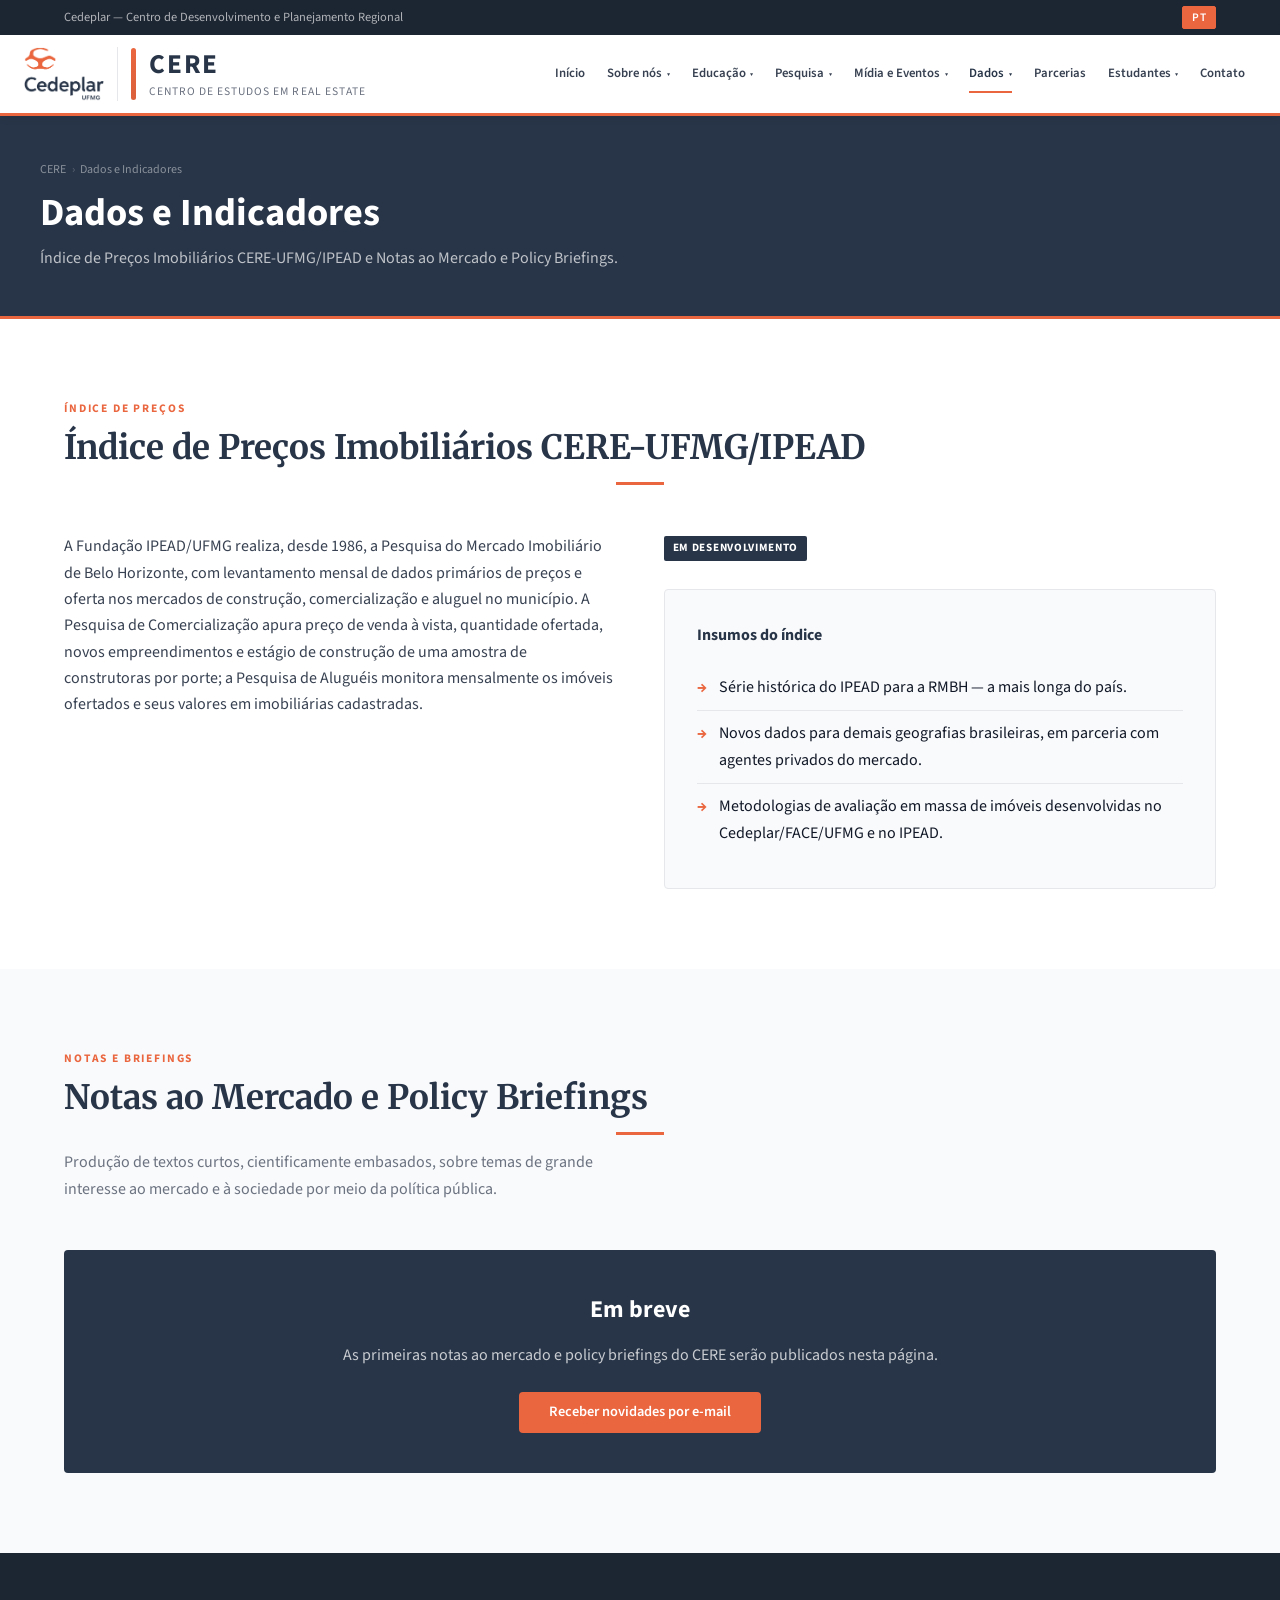
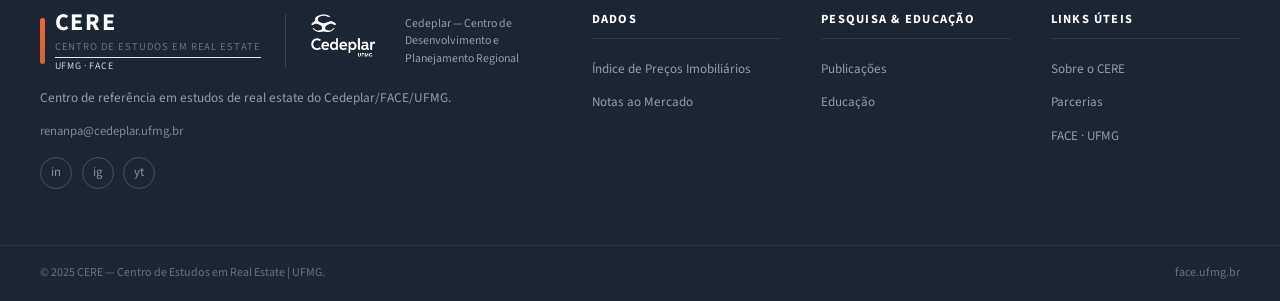
==== commit febe95ef: "feat: update about phrase on footer" ====
--- a/dados/index.html
+++ b/dados/index.html
@@ -198,8 +198,8 @@
               <span class="footer-cedeplar-name" data-lang="en">Cedeplar — Center for Development and Regional Planning</span>
             </div>
           </div>
-          <p data-lang="pt">Centro de referência em estudos de real estate da UFMG.</p>
-          <p data-lang="en">Reference center for real estate studies at UFMG.</p>
+          <p data-lang="pt">Centro de referência em estudos de real estate do Cedeplar/FACE/UFMG.</p>
+          <p data-lang="en">Reference center for real estate studies at Cedeplar/FACE/UFMG.</p>
           <address>renanpa@cedeplar.ufmg.br</address>
           <div class="social-links">
             <a href="#" class="social-link">in</a>
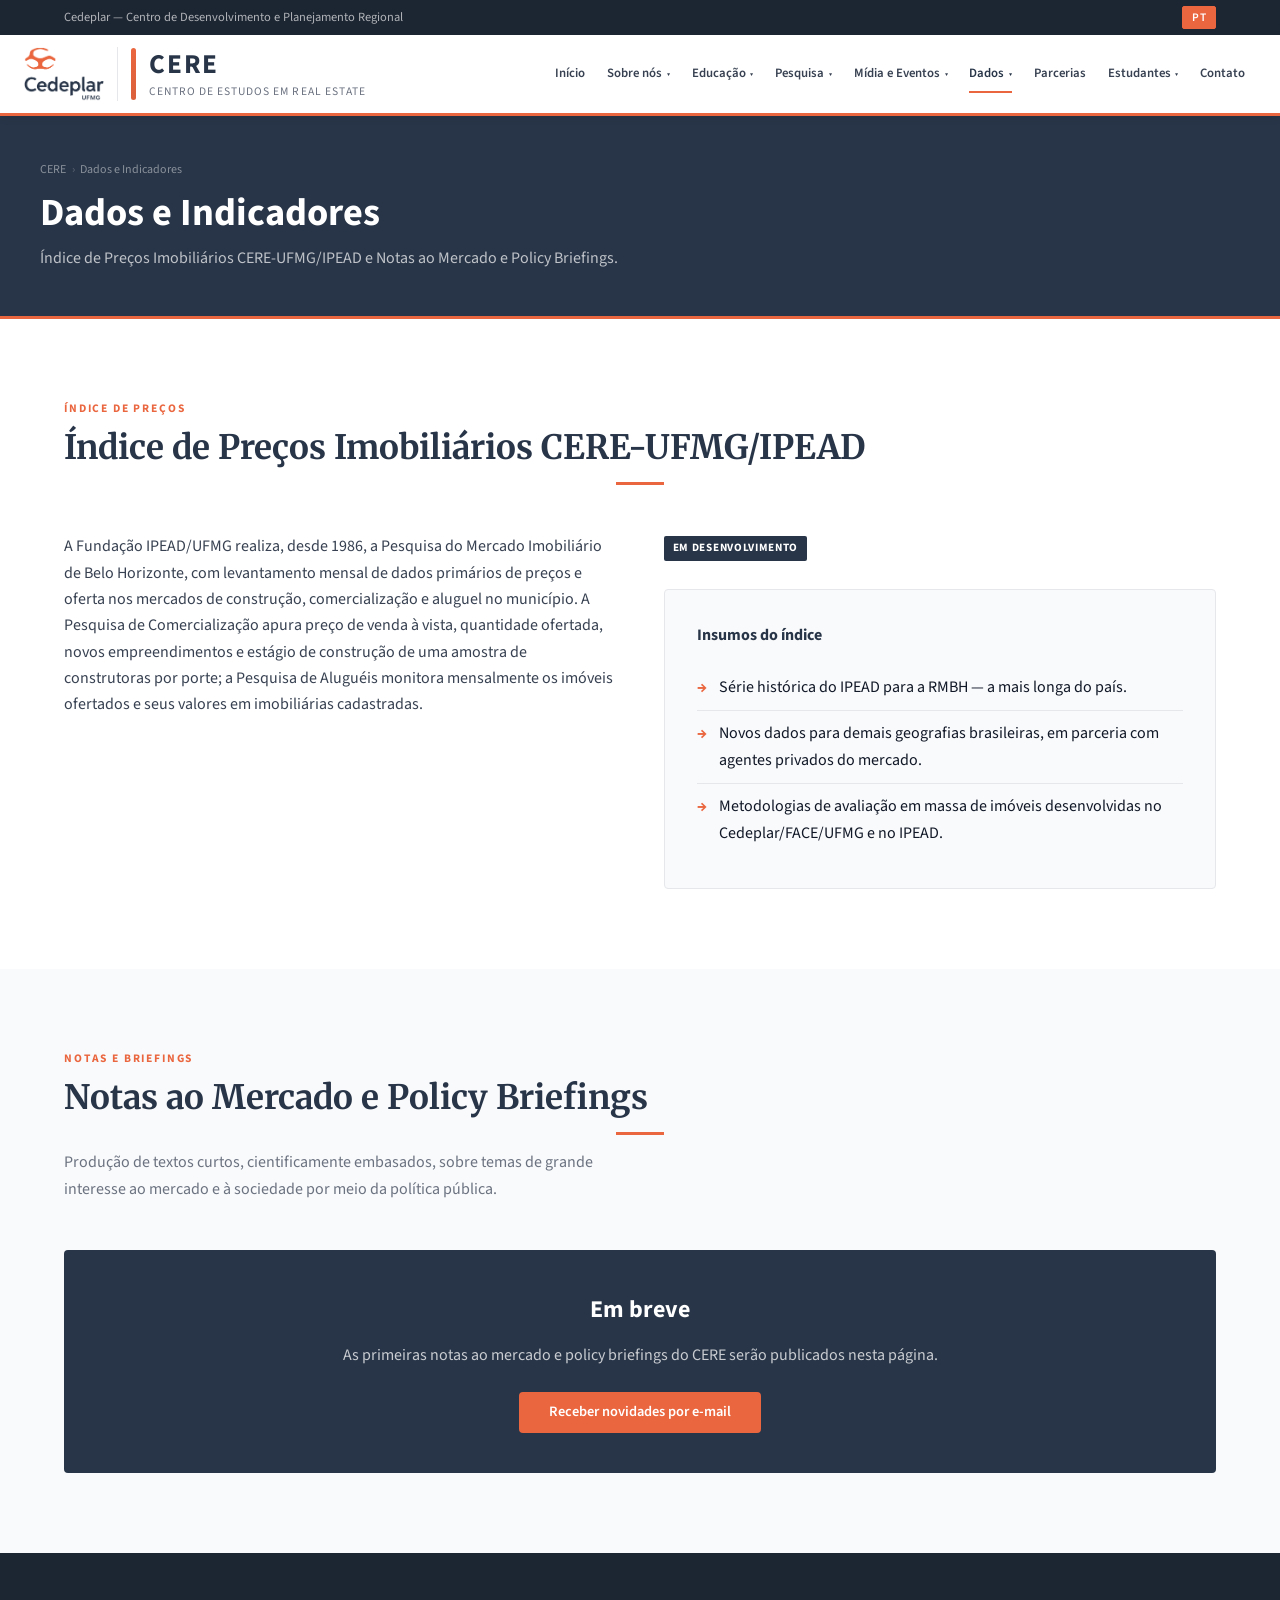
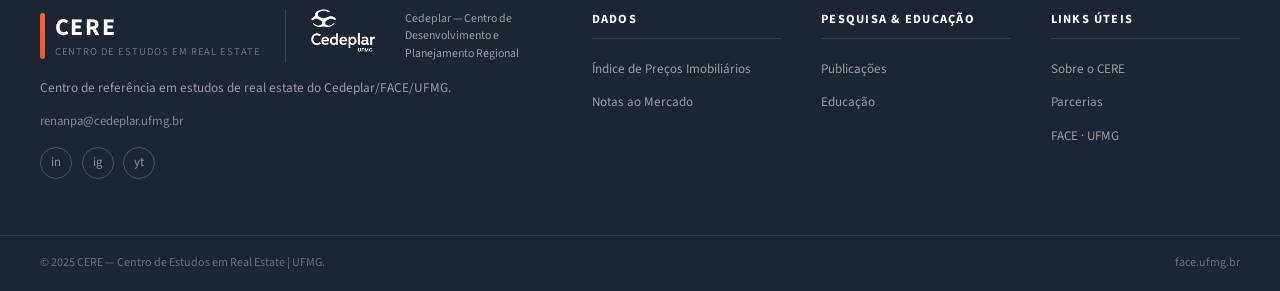
==== commit f3c95ed9: "feat: remove institution bellow CERE logo" ====
--- a/dados/index.html
+++ b/dados/index.html
@@ -189,7 +189,6 @@
                 <span class="logo-cere">CERE</span>
                 <span class="logo-name" data-lang="pt">Centro de Estudos em Real Estate</span>
                 <span class="logo-name" data-lang="en">Real Estate Studies Center</span>
-                <span class="logo-univ">UFMG · FACE</span>
               </div>
             </div>
             <div class="footer-cedeplar">
--- a/css/style.css
+++ b/css/style.css
@@ -83,11 +83,6 @@
 .logo-text { display: flex; flex-direction: column; line-height: 1.2; }
 .logo-cere { font-size: 1.7rem; font-weight: 700; letter-spacing: .07em; color: var(--navy); text-transform: uppercase; }
 .logo-name { font-size: .72rem; color: var(--gray-500); text-transform: uppercase; letter-spacing: .09em; margin-top: .2rem; }
-.logo-univ {
-  font-size: .62rem; color: var(--gray-300);
-  text-transform: uppercase; letter-spacing: .07em;
-  border-top: 1px solid var(--gray-200); padding-top: .2rem; margin-top: .2rem;
-}
 .logo-institutional { display: flex; flex-direction: column; align-items: flex-start; gap: .32rem; }
 .logo-ufmg { height: 28px; width: auto; display: block; opacity: .85; }
 .logo-affiliates { display: flex; gap: .6rem; align-items: center; }
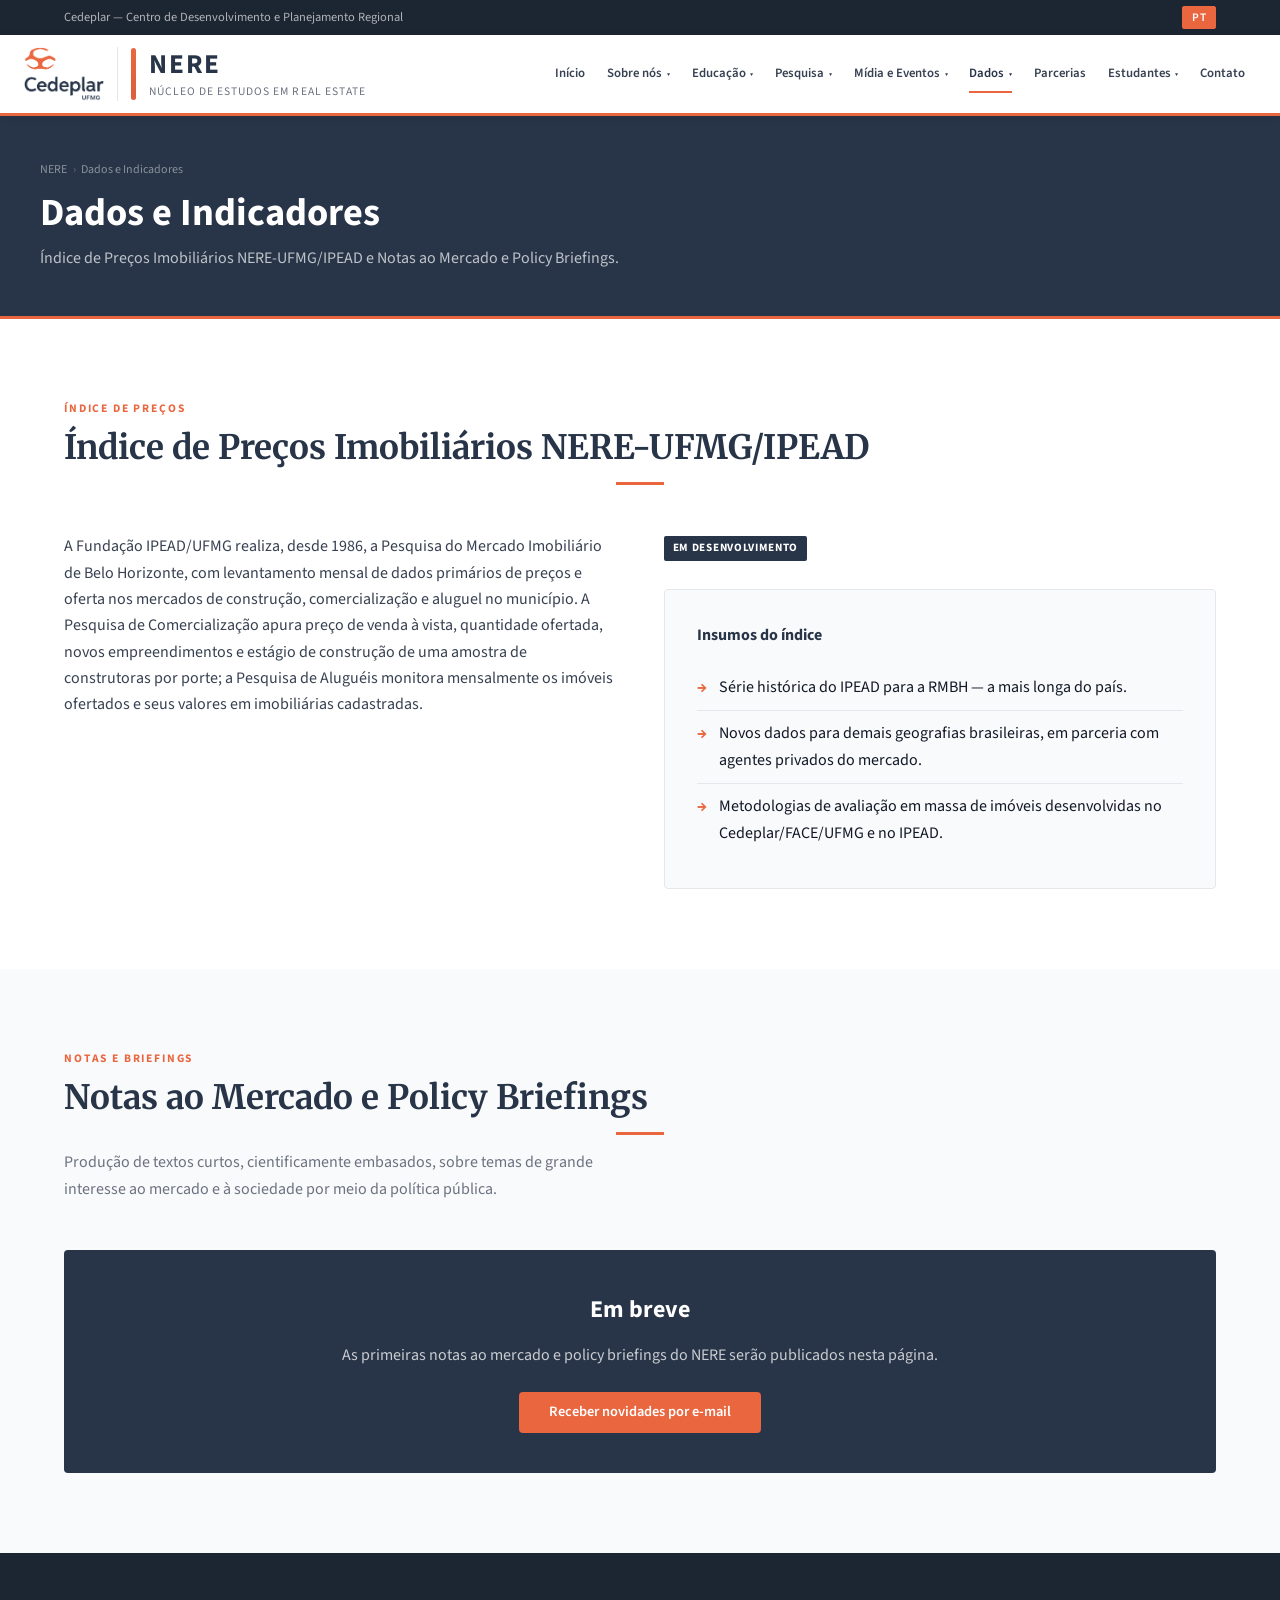
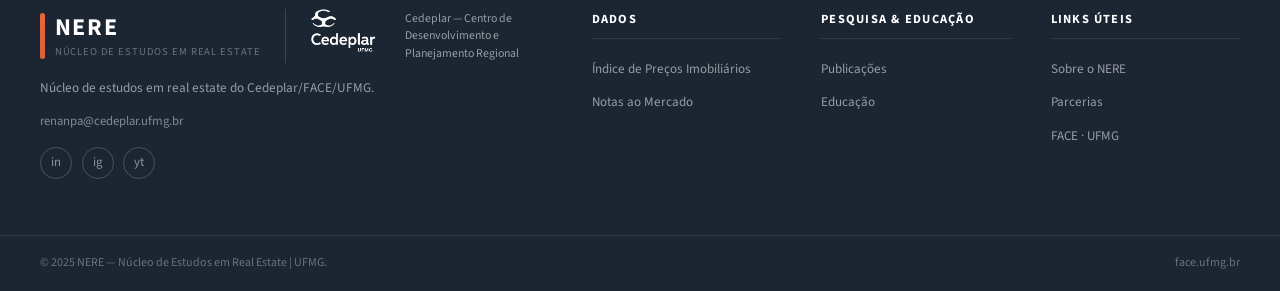
==== commit 62a65192: "refactor: rename CERE to NERE" ====
--- a/dados/index.html
+++ b/dados/index.html
@@ -3,8 +3,8 @@
 <head>
   <meta charset="UTF-8">
   <meta name="viewport" content="width=device-width, initial-scale=1.0">
-  <title>Dados e Indicadores — CERE | UFMG</title>
-  <meta name="description" content="Índice de Preços Imobiliários CERE-UFMG/IPEAD e Notas ao Mercado e Policy Briefings do CERE/UFMG.">
+  <title>Dados e Indicadores — NERE | UFMG</title>
+  <meta name="description" content="Índice de Preços Imobiliários NERE-UFMG/IPEAD e Notas ao Mercado e Policy Briefings do NERE/UFMG.">
   <link rel="stylesheet" href="../css/style.css">
 </head>
 <body>
@@ -39,8 +39,8 @@
         <div class="logo-divider"></div>
         <div class="logo-accent"></div>
         <div class="logo-text">
-          <span class="logo-cere">CERE</span>
-          <span class="logo-name" data-lang="pt">Centro de Estudos em Real Estate</span>
+          <span class="logo-nere">NERE</span>
+          <span class="logo-name" data-lang="pt">Núcleo de Estudos em Real Estate</span>
           <span class="logo-name" data-lang="en">Real Estate Studies Center</span>
         </div>
       </a>
@@ -73,7 +73,7 @@
             <ul class="dropdown">
               <li><a href="../midia/index.html#noticias"><span data-lang="pt">Notícias</span><span data-lang="en">News</span></a></li>
               <li><a href="../midia/index.html#eventos"><span data-lang="pt">Eventos</span><span data-lang="en">Events</span></a></li>
-              <li><a href="../midia/cere-na-midia/index.html"><span data-lang="pt">CERE na Mídia</span><span data-lang="en">CERE in the Media</span></a></li>
+              <li><a href="../midia/nere-na-midia/index.html"><span data-lang="pt">NERE na Mídia</span><span data-lang="en">NERE in the Media</span></a></li>
             </ul>
           </li>
           <li class="has-dropdown current">
@@ -101,13 +101,13 @@
   <div class="page-hero">
     <div class="page-hero-inner">
       <div class="breadcrumb">
-        <a href="../index.html">CERE</a><span class="sep">›</span>
+        <a href="../index.html">NERE</a><span class="sep">›</span>
         <span data-lang="pt">Dados e Indicadores</span><span data-lang="en">Data & Indicators</span>
       </div>
       <h1 data-lang="pt">Dados e Indicadores</h1>
       <h1 data-lang="en">Data & Indicators</h1>
-      <p class="subtitle" data-lang="pt">Índice de Preços Imobiliários CERE-UFMG/IPEAD e Notas ao Mercado e Policy Briefings.</p>
-      <p class="subtitle" data-lang="en">CERE-UFMG/IPEAD Real Estate Price Index and Market Notes and Policy Briefings.</p>
+      <p class="subtitle" data-lang="pt">Índice de Preços Imobiliários NERE-UFMG/IPEAD e Notas ao Mercado e Policy Briefings.</p>
+      <p class="subtitle" data-lang="en">NERE-UFMG/IPEAD Real Estate Price Index and Market Notes and Policy Briefings.</p>
     </div>
   </div>
 
@@ -117,8 +117,8 @@
       <div class="section-header left">
         <p class="eyebrow" data-lang="pt">Índice de preços</p>
         <p class="eyebrow" data-lang="en">Price index</p>
-        <h2 class="section-title" data-lang="pt">Índice de Preços Imobiliários CERE-UFMG/IPEAD</h2>
-        <h2 class="section-title" data-lang="en">CERE-UFMG/IPEAD Real Estate Price Index</h2>
+        <h2 class="section-title" data-lang="pt">Índice de Preços Imobiliários NERE-UFMG/IPEAD</h2>
+        <h2 class="section-title" data-lang="en">NERE-UFMG/IPEAD Real Estate Price Index</h2>
         <div class="divider"></div>
       </div>
       <div style="display:grid;grid-template-columns:1fr 1fr;gap:3rem;align-items:start;">
@@ -170,8 +170,8 @@
       <div class="cta-box">
         <h2 data-lang="pt">Em breve</h2>
         <h2 data-lang="en">Coming soon</h2>
-        <p data-lang="pt">As primeiras notas ao mercado e policy briefings do CERE serão publicados nesta página.</p>
-        <p data-lang="en">CERE's first market notes and policy briefings will be published on this page.</p>
+        <p data-lang="pt">As primeiras notas ao mercado e policy briefings do NERE serão publicados nesta página.</p>
+        <p data-lang="en">NERE's first market notes and policy briefings will be published on this page.</p>
         <a href="../sobre/index.html#contato" class="btn btn-primary" data-lang="pt">Receber novidades por e-mail</a>
         <a href="../sobre/index.html#contato" class="btn btn-primary" data-lang="en">Get updates by e-mail</a>
       </div>
@@ -186,8 +186,8 @@
             <div class="site-logo" style="gap:.6rem;">
               <div class="logo-accent" style="height:46px;"></div>
               <div class="logo-text">
-                <span class="logo-cere">CERE</span>
-                <span class="logo-name" data-lang="pt">Centro de Estudos em Real Estate</span>
+                <span class="logo-nere">NERE</span>
+                <span class="logo-name" data-lang="pt">Núcleo de Estudos em Real Estate</span>
                 <span class="logo-name" data-lang="en">Real Estate Studies Center</span>
               </div>
             </div>
@@ -197,7 +197,7 @@
               <span class="footer-cedeplar-name" data-lang="en">Cedeplar — Center for Development and Regional Planning</span>
             </div>
           </div>
-          <p data-lang="pt">Centro de referência em estudos de real estate do Cedeplar/FACE/UFMG.</p>
+          <p data-lang="pt">Núcleo de estudos em real estate do Cedeplar/FACE/UFMG.</p>
           <p data-lang="en">Reference center for real estate studies at Cedeplar/FACE/UFMG.</p>
           <address>renanpa@cedeplar.ufmg.br</address>
           <div class="social-links">
@@ -223,7 +223,7 @@
         <div class="footer-col">
           <h4 data-lang="pt">Links úteis</h4><h4 data-lang="en">Useful links</h4>
           <ul>
-            <li><a href="../sobre/index.html"><span data-lang="pt">Sobre o CERE</span><span data-lang="en">About CERE</span></a></li>
+            <li><a href="../sobre/index.html"><span data-lang="pt">Sobre o NERE</span><span data-lang="en">About NERE</span></a></li>
             <li><a href="../parcerias/index.html"><span data-lang="pt">Parcerias</span><span data-lang="en">Partnerships</span></a></li>
             <li><a href="https://face.ufmg.br" target="_blank" rel="noopener">FACE · UFMG</a></li>
           </ul>
@@ -232,8 +232,8 @@
     </div>
     <div class="footer-bottom">
       <div class="footer-bottom-inner">
-        <span data-lang="pt">© 2025 CERE — Centro de Estudos em Real Estate | UFMG.</span>
-        <span data-lang="en">© 2025 CERE — Real Estate Studies Center | UFMG.</span>
+        <span data-lang="pt">© 2025 NERE — Núcleo de Estudos em Real Estate | UFMG.</span>
+        <span data-lang="en">© 2025 NERE — Real Estate Studies Center | UFMG.</span>
         <a href="https://face.ufmg.br" target="_blank" rel="noopener">face.ufmg.br</a>
       </div>
     </div>
--- a/css/style.css
+++ b/css/style.css
@@ -1,503 +1,1573 @@
 /* ============================================================
-   CERE — Centro de Estudos em Real Estate | UFMG
+   NERE — Núcleo de Estudos em Real Estate | UFMG
    Identidade visual baseada em FACE UFMG (face.ufmg.br)
    ============================================================ */
 
-@import url('https://fonts.googleapis.com/css2?family=Source+Sans+3:wght@400;600;700&family=Merriweather:wght@400;700&display=swap');
+@import url("https://fonts.googleapis.com/css2?family=Source+Sans+3:wght@400;600;700&family=Merriweather:wght@400;700&display=swap");
 
 /* ----- Variables ----- */
 :root {
-  --navy:       #283548;
-  --navy-dark:  #1c2532;
+  --navy: #283548;
+  --navy-dark: #1c2532;
   --navy-light: #3d5068;
-  --red:        #ea663f;
-  --red-dark:   #da603b;
-  --gray-50:    #f9fafb;
-  --gray-100:   #f3f4f6;
-  --gray-200:   #e5e7eb;
-  --gray-300:   #d1d5db;
-  --gray-500:   #6b7280;
-  --gray-700:   #374151;
-  --gray-900:   #111827;
-  --white:      #ffffff;
-  --font-sans:  'Source Sans 3', Arial, sans-serif;
-  --font-serif: 'Merriweather', Georgia, serif;
-  --shadow-sm:  0 1px 3px rgba(0,0,0,.1);
-  --shadow-md:  0 4px 12px rgba(0,0,0,.12);
-  --shadow-lg:  0 10px 30px rgba(0,0,0,.15);
-  --radius:     4px;
+  --red: #ea663f;
+  --red-dark: #da603b;
+  --gray-50: #f9fafb;
+  --gray-100: #f3f4f6;
+  --gray-200: #e5e7eb;
+  --gray-300: #d1d5db;
+  --gray-500: #6b7280;
+  --gray-700: #374151;
+  --gray-900: #111827;
+  --white: #ffffff;
+  --font-sans: "Source Sans 3", Arial, sans-serif;
+  --font-serif: "Merriweather", Georgia, serif;
+  --shadow-sm: 0 1px 3px rgba(0, 0, 0, 0.1);
+  --shadow-md: 0 4px 12px rgba(0, 0, 0, 0.12);
+  --shadow-lg: 0 10px 30px rgba(0, 0, 0, 0.15);
+  --radius: 4px;
   --transition: 0.2s ease;
 }
 
 /* ----- Reset ----- */
-*, *::before, *::after { box-sizing: border-box; margin: 0; padding: 0; }
-html { scroll-behavior: smooth; }
-body { font-family: var(--font-sans); color: var(--gray-900); line-height: 1.65; background: var(--white); }
-a { color: inherit; text-decoration: none; }
-img { max-width: 100%; height: auto; display: block; }
-ul { list-style: none; }
-button { font-family: inherit; }
+*,
+*::before,
+*::after {
+  box-sizing: border-box;
+  margin: 0;
+  padding: 0;
+}
+html {
+  scroll-behavior: smooth;
+}
+body {
+  font-family: var(--font-sans);
+  color: var(--gray-900);
+  line-height: 1.65;
+  background: var(--white);
+}
+a {
+  color: inherit;
+  text-decoration: none;
+}
+img {
+  max-width: 100%;
+  height: auto;
+  display: block;
+}
+ul {
+  list-style: none;
+}
+button {
+  font-family: inherit;
+}
 
 /* ----- Language toggle ----- */
 html.lang-en [data-lang="pt"],
-html.lang-pt [data-lang="en"] { display: none !important; }
+html.lang-pt [data-lang="en"] {
+  display: none !important;
+}
 
 /* ============================================================
    TOP BAR
    ============================================================ */
-.topbar { background: var(--navy-dark); color: rgba(255,255,255,.65); font-size: .78rem; padding: .35rem 0; }
+.topbar {
+  background: var(--navy-dark);
+  color: rgba(255, 255, 255, 0.65);
+  font-size: 0.78rem;
+  padding: 0.35rem 0;
+}
 .topbar-inner {
-  max-width: 1200px; margin: 0 auto; padding: 0 1.5rem;
-  display: flex; justify-content: space-between; align-items: center; gap: 1rem;
-}
-.topbar-left { display: flex; gap: 1.25rem; align-items: center; }
-.topbar-left a { color: rgba(255,255,255,.65); transition: color var(--transition); }
-.topbar-left a:hover { color: var(--white); }
-
-.lang-toggle { display: flex; gap: .35rem; }
+  max-width: 1200px;
+  margin: 0 auto;
+  padding: 0 1.5rem;
+  display: flex;
+  justify-content: space-between;
+  align-items: center;
+  gap: 1rem;
+}
+.topbar-left {
+  display: flex;
+  gap: 1.25rem;
+  align-items: center;
+}
+.topbar-left a {
+  color: rgba(255, 255, 255, 0.65);
+  transition: color var(--transition);
+}
+.topbar-left a:hover {
+  color: var(--white);
+}
+
+.lang-toggle {
+  display: flex;
+  gap: 0.35rem;
+}
 .lang-btn {
-  background: none; border: 1px solid rgba(255,255,255,.3);
-  color: rgba(255,255,255,.65); padding: .15rem .55rem;
-  font-size: .72rem; font-weight: 600; border-radius: 2px;
-  cursor: pointer; letter-spacing: .04em;
-  transition: background var(--transition), border-color var(--transition), color var(--transition);
-}
-.lang-btn:hover, .lang-btn.active { background: var(--red); border-color: var(--red); color: var(--white); }
+  background: none;
+  border: 1px solid rgba(255, 255, 255, 0.3);
+  color: rgba(255, 255, 255, 0.65);
+  padding: 0.15rem 0.55rem;
+  font-size: 0.72rem;
+  font-weight: 600;
+  border-radius: 2px;
+  cursor: pointer;
+  letter-spacing: 0.04em;
+  transition:
+    background var(--transition),
+    border-color var(--transition),
+    color var(--transition);
+}
+.lang-btn:hover,
+.lang-btn.active {
+  background: var(--red);
+  border-color: var(--red);
+  color: var(--white);
+}
 
 /* ============================================================
    HEADER & NAV
    ============================================================ */
-.site-header { background: var(--white); position: sticky; top: 0; z-index: 500; box-shadow: 0 2px 8px rgba(0,0,0,.08); border-bottom: 3px solid var(--red); }
+.site-header {
+  background: var(--white);
+  position: sticky;
+  top: 0;
+  z-index: 500;
+  box-shadow: 0 2px 8px rgba(0, 0, 0, 0.08);
+  border-bottom: 3px solid var(--red);
+}
 .header-inner {
-  max-width: 1320px; margin: 0 auto; padding: .75rem 1.5rem;
-  display: flex; justify-content: space-between; align-items: center; gap: 1.25rem;
+  max-width: 1320px;
+  margin: 0 auto;
+  padding: 0.75rem 1.5rem;
+  display: flex;
+  justify-content: space-between;
+  align-items: center;
+  gap: 1.25rem;
 }
 
 /* Logo */
-.site-logo { display: flex; align-items: center; gap: .8rem; color: var(--navy); flex-shrink: 0; text-decoration: none; }
+.site-logo {
+  display: flex;
+  align-items: center;
+  gap: 0.8rem;
+  color: var(--navy);
+  flex-shrink: 0;
+  text-decoration: none;
+}
 .logo-accent {
-  width: 5px; height: 52px;
+  width: 5px;
+  height: 52px;
   background: linear-gradient(to bottom, var(--red), var(--red-dark));
-  border-radius: 3px; flex-shrink: 0;
-}
-.logo-text { display: flex; flex-direction: column; line-height: 1.2; }
-.logo-cere { font-size: 1.7rem; font-weight: 700; letter-spacing: .07em; color: var(--navy); text-transform: uppercase; }
-.logo-name { font-size: .72rem; color: var(--gray-500); text-transform: uppercase; letter-spacing: .09em; margin-top: .2rem; }
-.logo-institutional { display: flex; flex-direction: column; align-items: flex-start; gap: .32rem; }
-.logo-ufmg { height: 28px; width: auto; display: block; opacity: .85; }
-.logo-affiliates { display: flex; gap: .6rem; align-items: center; }
-.logo-affiliate { height: 18px; width: auto; display: block; opacity: .72; }
-.logo-affiliate[alt="IPEAD"] { filter: brightness(0); opacity: .6; }
-.logo-divider { width: 1px; height: 54px; background: var(--gray-200); flex-shrink: 0; }
-.logo-cedeplar { height: 54px; width: auto; display: block; flex-shrink: 0; }
+  border-radius: 3px;
+  flex-shrink: 0;
+}
+.logo-text {
+  display: flex;
+  flex-direction: column;
+  line-height: 1.2;
+}
+.logo-nere {
+  font-size: 1.7rem;
+  font-weight: 700;
+  letter-spacing: 0.07em;
+  color: var(--navy);
+  text-transform: uppercase;
+}
+.logo-name {
+  font-size: 0.72rem;
+  color: var(--gray-500);
+  text-transform: uppercase;
+  letter-spacing: 0.09em;
+  margin-top: 0.2rem;
+}
+.logo-institutional {
+  display: flex;
+  flex-direction: column;
+  align-items: flex-start;
+  gap: 0.32rem;
+}
+.logo-ufmg {
+  height: 28px;
+  width: auto;
+  display: block;
+  opacity: 0.85;
+}
+.logo-affiliates {
+  display: flex;
+  gap: 0.6rem;
+  align-items: center;
+}
+.logo-affiliate {
+  height: 18px;
+  width: auto;
+  display: block;
+  opacity: 0.72;
+}
+.logo-affiliate[alt="IPEAD"] {
+  filter: brightness(0);
+  opacity: 0.6;
+}
+.logo-divider {
+  width: 1px;
+  height: 54px;
+  background: var(--gray-200);
+  flex-shrink: 0;
+}
+.logo-cedeplar {
+  height: 54px;
+  width: auto;
+  display: block;
+  flex-shrink: 0;
+}
 
 /* Main Nav */
-.main-nav { display: flex; align-items: center; }
-.main-nav > ul { display: flex; }
-.main-nav > ul > li { position: relative; }
+.main-nav {
+  display: flex;
+  align-items: center;
+}
+.main-nav > ul {
+  display: flex;
+}
+.main-nav > ul > li {
+  position: relative;
+}
 .main-nav > ul > li > a {
-  display: block; padding: .55rem .68rem;
-  color: var(--gray-700); font-size: .8rem; font-weight: 600;
-  white-space: nowrap; transition: color var(--transition); position: relative;
+  display: block;
+  padding: 0.55rem 0.68rem;
+  color: var(--gray-700);
+  font-size: 0.8rem;
+  font-weight: 600;
+  white-space: nowrap;
+  transition: color var(--transition);
+  position: relative;
 }
 .main-nav > ul > li > a::after {
-  content: ''; position: absolute; bottom: 0; left: .68rem; right: .68rem;
-  height: 2px; background: var(--red);
-  transform: scaleX(0); transition: transform var(--transition);
+  content: "";
+  position: absolute;
+  bottom: 0;
+  left: 0.68rem;
+  right: 0.68rem;
+  height: 2px;
+  background: var(--red);
+  transform: scaleX(0);
+  transition: transform var(--transition);
 }
 .main-nav > ul > li:hover > a,
-.main-nav > ul > li.current > a { color: var(--navy); }
+.main-nav > ul > li.current > a {
+  color: var(--navy);
+}
 .main-nav > ul > li:hover > a::after,
-.main-nav > ul > li.current > a::after { transform: scaleX(1); }
-
-.chevron { display: inline-block; margin-left: .3rem; font-size: .6rem; transition: transform var(--transition); }
-.has-dropdown:hover > a .chevron { transform: rotate(180deg); }
+.main-nav > ul > li.current > a::after {
+  transform: scaleX(1);
+}
+
+.chevron {
+  display: inline-block;
+  margin-left: 0.3rem;
+  font-size: 0.6rem;
+  transition: transform var(--transition);
+}
+.has-dropdown:hover > a .chevron {
+  transform: rotate(180deg);
+}
 
 /* Dropdown */
 .dropdown {
-  display: none; position: absolute; top: calc(100% + 2px); left: 0;
-  background: var(--white); min-width: 230px;
-  border-top: 2px solid var(--red); box-shadow: var(--shadow-lg);
-  border-radius: 0 0 var(--radius) var(--radius); z-index: 600;
-}
-.has-dropdown:hover .dropdown { display: block; }
+  display: none;
+  position: absolute;
+  top: calc(100% + 2px);
+  left: 0;
+  background: var(--white);
+  min-width: 230px;
+  border-top: 2px solid var(--red);
+  box-shadow: var(--shadow-lg);
+  border-radius: 0 0 var(--radius) var(--radius);
+  z-index: 600;
+}
+.has-dropdown:hover .dropdown {
+  display: block;
+}
 .dropdown li a {
-  display: block; padding: .6rem 1.1rem;
-  color: var(--gray-700); font-size: .83rem;
+  display: block;
+  padding: 0.6rem 1.1rem;
+  color: var(--gray-700);
+  font-size: 0.83rem;
   border-bottom: 1px solid var(--gray-100);
-  transition: background var(--transition), color var(--transition), padding-left var(--transition);
-}
-.dropdown li:last-child a { border-bottom: none; }
-.dropdown li a:hover { background: var(--gray-50); color: var(--navy); padding-left: 1.4rem; }
+  transition:
+    background var(--transition),
+    color var(--transition),
+    padding-left var(--transition);
+}
+.dropdown li:last-child a {
+  border-bottom: none;
+}
+.dropdown li a:hover {
+  background: var(--gray-50);
+  color: var(--navy);
+  padding-left: 1.4rem;
+}
 
 /* Hamburger */
-.hamburger { display: none; background: none; border: none; cursor: pointer; padding: .4rem; margin-left: .5rem; }
-.hamburger span { display: block; width: 22px; height: 2px; background: var(--navy); margin: 5px 0; transition: all .3s; }
-.hamburger.open span:nth-child(1) { transform: rotate(45deg) translate(5px,5px); }
-.hamburger.open span:nth-child(2) { opacity: 0; }
-.hamburger.open span:nth-child(3) { transform: rotate(-45deg) translate(5px,-5px); }
+.hamburger {
+  display: none;
+  background: none;
+  border: none;
+  cursor: pointer;
+  padding: 0.4rem;
+  margin-left: 0.5rem;
+}
+.hamburger span {
+  display: block;
+  width: 22px;
+  height: 2px;
+  background: var(--navy);
+  margin: 5px 0;
+  transition: all 0.3s;
+}
+.hamburger.open span:nth-child(1) {
+  transform: rotate(45deg) translate(5px, 5px);
+}
+.hamburger.open span:nth-child(2) {
+  opacity: 0;
+}
+.hamburger.open span:nth-child(3) {
+  transform: rotate(-45deg) translate(5px, -5px);
+}
 
 /* ============================================================
    VIDEO HERO
    ============================================================ */
 .video-hero {
-  position: relative; height: 100vh; min-height: 600px;
-  overflow: hidden; display: flex; align-items: center; justify-content: center;
+  position: relative;
+  height: 100vh;
+  min-height: 600px;
+  overflow: hidden;
+  display: flex;
+  align-items: center;
+  justify-content: center;
 }
 .video-bg-wrapper {
-  position: absolute; inset: 0; overflow: hidden; background: var(--navy-dark);
+  position: absolute;
+  inset: 0;
+  overflow: hidden;
+  background: var(--navy-dark);
 }
 .video-bg-wrapper video {
-  position: absolute; top: 0; left: 0;
-  width: 100%; height: 100%;
-  object-fit: cover; pointer-events: none;
+  position: absolute;
+  top: 0;
+  left: 0;
+  width: 100%;
+  height: 100%;
+  object-fit: cover;
+  pointer-events: none;
 }
 .video-overlay {
-  position: absolute; inset: 0;
-  background: linear-gradient(to bottom, rgba(28,37,50,.65) 0%, rgba(28,37,50,.5) 60%, rgba(28,37,50,.72) 100%);
+  position: absolute;
+  inset: 0;
+  background: linear-gradient(
+    to bottom,
+    rgba(28, 37, 50, 0.65) 0%,
+    rgba(28, 37, 50, 0.5) 60%,
+    rgba(28, 37, 50, 0.72) 100%
+  );
 }
 .video-content {
-  position: relative; z-index: 2;
-  color: var(--white); text-align: center;
-  padding: 2rem 1.5rem; max-width: 860px; width: 100%;
+  position: relative;
+  z-index: 2;
+  color: var(--white);
+  text-align: center;
+  padding: 2rem 1.5rem;
+  max-width: 860px;
+  width: 100%;
 }
 .video-content .hero-eyebrow {
-  font-size: .75rem; text-transform: uppercase; letter-spacing: .18em;
-  color: rgba(255,255,255,.6); margin-bottom: 1.1rem;
-  display: flex; align-items: center; justify-content: center; gap: .75rem;
+  font-size: 0.75rem;
+  text-transform: uppercase;
+  letter-spacing: 0.18em;
+  color: rgba(255, 255, 255, 0.6);
+  margin-bottom: 1.1rem;
+  display: flex;
+  align-items: center;
+  justify-content: center;
+  gap: 0.75rem;
 }
 .video-content .hero-eyebrow::before,
 .video-content .hero-eyebrow::after {
-  content: ''; flex: 0 0 40px; height: 1px; background: rgba(255,255,255,.3);
+  content: "";
+  flex: 0 0 40px;
+  height: 1px;
+  background: rgba(255, 255, 255, 0.3);
 }
 .video-content h1 {
-  font-family: var(--font-serif); font-size: clamp(2rem, 5vw, 3.2rem);
-  line-height: 1.2; font-weight: 700; margin-bottom: 1.6rem;
-  text-shadow: 0 2px 12px rgba(0,0,0,.4);
-}
-.video-content h1 em { font-style: normal; color: #ffab73; }
+  font-family: var(--font-serif);
+  font-size: clamp(2rem, 5vw, 3.2rem);
+  line-height: 1.2;
+  font-weight: 700;
+  margin-bottom: 1.6rem;
+  text-shadow: 0 2px 12px rgba(0, 0, 0, 0.4);
+}
+.video-content h1 em {
+  font-style: normal;
+  color: #ffab73;
+}
 .video-mission {
-  font-size: clamp(.95rem, 1.8vw, 1.15rem); color: rgba(255,255,255,.88);
-  max-width: 700px; margin: 0 auto 2.25rem; line-height: 1.65;
-  font-style: italic; text-shadow: 0 1px 6px rgba(0,0,0,.35);
-}
-.hero-cta { display: flex; gap: 1rem; justify-content: center; flex-wrap: wrap; }
+  font-size: clamp(0.95rem, 1.8vw, 1.15rem);
+  color: rgba(255, 255, 255, 0.88);
+  max-width: 700px;
+  margin: 0 auto 2.25rem;
+  line-height: 1.65;
+  font-style: italic;
+  text-shadow: 0 1px 6px rgba(0, 0, 0, 0.35);
+}
+.hero-cta {
+  display: flex;
+  gap: 1rem;
+  justify-content: center;
+  flex-wrap: wrap;
+}
 .video-scroll-hint {
-  position: absolute; bottom: 2rem; left: 50%; transform: translateX(-50%);
-  z-index: 2; color: rgba(255,255,255,.5); font-size: .7rem; text-transform: uppercase;
-  letter-spacing: .15em; display: flex; flex-direction: column; align-items: center; gap: .4rem;
+  position: absolute;
+  bottom: 2rem;
+  left: 50%;
+  transform: translateX(-50%);
+  z-index: 2;
+  color: rgba(255, 255, 255, 0.5);
+  font-size: 0.7rem;
+  text-transform: uppercase;
+  letter-spacing: 0.15em;
+  display: flex;
+  flex-direction: column;
+  align-items: center;
+  gap: 0.4rem;
   animation: bounce 2s infinite;
 }
-.video-scroll-hint::after { content: '↓'; font-size: 1rem; }
+.video-scroll-hint::after {
+  content: "↓";
+  font-size: 1rem;
+}
 @keyframes bounce {
-  0%, 100% { transform: translateX(-50%) translateY(0); }
-  50% { transform: translateX(-50%) translateY(6px); }
+  0%,
+  100% {
+    transform: translateX(-50%) translateY(0);
+  }
+  50% {
+    transform: translateX(-50%) translateY(6px);
+  }
 }
 
 /* Legacy hero (kept for subpage fallback) */
 .hero {
-  background: linear-gradient(140deg, var(--navy-dark) 0%, var(--navy) 55%, var(--navy-light) 100%);
-  color: var(--white); padding: 7rem 1.5rem 6rem; position: relative; overflow: hidden;
-}
-.hero-inner { max-width: 820px; margin: 0 auto; position: relative; text-align: center; }
-.hero-eyebrow { font-size: .75rem; text-transform: uppercase; letter-spacing: .18em; color: rgba(255,255,255,.55); margin-bottom: .9rem; }
-.hero h1 { font-family: var(--font-serif); font-size: clamp(2rem, 5vw, 3.4rem); line-height: 1.2; font-weight: 700; margin-bottom: 1.5rem; }
-.hero h1 em { font-style: normal; color: #ffab73; }
-.hero p { font-size: 1.1rem; color: rgba(255,255,255,.78); max-width: 620px; margin: 0 auto 2.25rem; }
-.hero-cta { display: flex; gap: 1rem; justify-content: center; flex-wrap: wrap; }
+  background: linear-gradient(
+    140deg,
+    var(--navy-dark) 0%,
+    var(--navy) 55%,
+    var(--navy-light) 100%
+  );
+  color: var(--white);
+  padding: 7rem 1.5rem 6rem;
+  position: relative;
+  overflow: hidden;
+}
+.hero-inner {
+  max-width: 820px;
+  margin: 0 auto;
+  position: relative;
+  text-align: center;
+}
+.hero-eyebrow {
+  font-size: 0.75rem;
+  text-transform: uppercase;
+  letter-spacing: 0.18em;
+  color: rgba(255, 255, 255, 0.55);
+  margin-bottom: 0.9rem;
+}
+.hero h1 {
+  font-family: var(--font-serif);
+  font-size: clamp(2rem, 5vw, 3.4rem);
+  line-height: 1.2;
+  font-weight: 700;
+  margin-bottom: 1.5rem;
+}
+.hero h1 em {
+  font-style: normal;
+  color: #ffab73;
+}
+.hero p {
+  font-size: 1.1rem;
+  color: rgba(255, 255, 255, 0.78);
+  max-width: 620px;
+  margin: 0 auto 2.25rem;
+}
+.hero-cta {
+  display: flex;
+  gap: 1rem;
+  justify-content: center;
+  flex-wrap: wrap;
+}
 
 /* ============================================================
    PAGE HERO (inner pages)
    ============================================================ */
-.page-hero { background: var(--navy); color: var(--white); padding: 2.75rem 1.5rem; border-bottom: 3px solid var(--red); }
-.page-hero-inner { max-width: 1200px; margin: 0 auto; }
-.breadcrumb { font-size: .75rem; color: rgba(255,255,255,.45); margin-bottom: .6rem; display: flex; gap: .35rem; align-items: center; }
-.breadcrumb a { color: rgba(255,255,255,.45); transition: color var(--transition); }
-.breadcrumb a:hover { color: var(--white); }
-.breadcrumb .sep { color: rgba(255,255,255,.25); }
-.page-hero h1 { font-size: clamp(1.5rem, 3.5vw, 2.4rem); font-weight: 700; line-height: 1.25; }
-.page-hero .subtitle { color: rgba(255,255,255,.7); margin-top: .5rem; font-size: 1rem; }
+.page-hero {
+  background: var(--navy);
+  color: var(--white);
+  padding: 2.75rem 1.5rem;
+  border-bottom: 3px solid var(--red);
+}
+.page-hero-inner {
+  max-width: 1200px;
+  margin: 0 auto;
+}
+.breadcrumb {
+  font-size: 0.75rem;
+  color: rgba(255, 255, 255, 0.45);
+  margin-bottom: 0.6rem;
+  display: flex;
+  gap: 0.35rem;
+  align-items: center;
+}
+.breadcrumb a {
+  color: rgba(255, 255, 255, 0.45);
+  transition: color var(--transition);
+}
+.breadcrumb a:hover {
+  color: var(--white);
+}
+.breadcrumb .sep {
+  color: rgba(255, 255, 255, 0.25);
+}
+.page-hero h1 {
+  font-size: clamp(1.5rem, 3.5vw, 2.4rem);
+  font-weight: 700;
+  line-height: 1.25;
+}
+.page-hero .subtitle {
+  color: rgba(255, 255, 255, 0.7);
+  margin-top: 0.5rem;
+  font-size: 1rem;
+}
 
 /* ============================================================
    BUTTONS
    ============================================================ */
 .btn {
-  display: inline-block; padding: .7rem 1.75rem;
-  font-size: .9rem; font-weight: 600; border-radius: var(--radius);
-  border: 2px solid transparent; cursor: pointer;
-  transition: background var(--transition), border-color var(--transition), color var(--transition), transform var(--transition);
+  display: inline-block;
+  padding: 0.7rem 1.75rem;
+  font-size: 0.9rem;
+  font-weight: 600;
+  border-radius: var(--radius);
+  border: 2px solid transparent;
+  cursor: pointer;
+  transition:
+    background var(--transition),
+    border-color var(--transition),
+    color var(--transition),
+    transform var(--transition);
   line-height: 1;
 }
-.btn:hover { transform: translateY(-1px); }
-.btn-primary  { background: var(--red); color: var(--white); border-color: var(--red); }
-.btn-primary:hover { background: var(--red-dark); border-color: var(--red-dark); }
-.btn-outline  { border-color: rgba(255,255,255,.55); color: var(--white); }
-.btn-outline:hover { border-color: var(--white); background: rgba(255,255,255,.08); }
-.btn-navy     { background: var(--navy); color: var(--white); border-color: var(--navy); }
-.btn-navy:hover { background: var(--navy-dark); border-color: var(--navy-dark); }
-.btn-ghost    { border-color: var(--navy); color: var(--navy); }
-.btn-ghost:hover { background: var(--navy); color: var(--white); }
-.btn-sm       { padding: .45rem 1.1rem; font-size: .8rem; }
+.btn:hover {
+  transform: translateY(-1px);
+}
+.btn-primary {
+  background: var(--red);
+  color: var(--white);
+  border-color: var(--red);
+}
+.btn-primary:hover {
+  background: var(--red-dark);
+  border-color: var(--red-dark);
+}
+.btn-outline {
+  border-color: rgba(255, 255, 255, 0.55);
+  color: var(--white);
+}
+.btn-outline:hover {
+  border-color: var(--white);
+  background: rgba(255, 255, 255, 0.08);
+}
+.btn-navy {
+  background: var(--navy);
+  color: var(--white);
+  border-color: var(--navy);
+}
+.btn-navy:hover {
+  background: var(--navy-dark);
+  border-color: var(--navy-dark);
+}
+.btn-ghost {
+  border-color: var(--navy);
+  color: var(--navy);
+}
+.btn-ghost:hover {
+  background: var(--navy);
+  color: var(--white);
+}
+.btn-sm {
+  padding: 0.45rem 1.1rem;
+  font-size: 0.8rem;
+}
 
 /* ============================================================
    LAYOUT
    ============================================================ */
-.container  { max-width: 1200px; margin: 0 auto; padding: 0 1.5rem; }
-.section    { padding: 5rem 1.5rem; }
-.section-sm { padding: 3rem 1.5rem; }
-.bg-light   { background: var(--gray-50); }
-.bg-navy    { background: var(--navy); color: var(--white); }
-.bg-dark    { background: var(--navy-dark); color: var(--white); }
-
-.section-header { text-align: center; margin-bottom: 3rem; }
-.section-header.left { text-align: left; }
-.eyebrow { font-size: .72rem; text-transform: uppercase; letter-spacing: .16em; font-weight: 700; color: var(--red); margin-bottom: .5rem; }
-.section-title { font-family: var(--font-serif); font-size: clamp(1.5rem, 3vw, 2.1rem); font-weight: 700; color: var(--navy); line-height: 1.25; }
-.bg-navy .section-title, .bg-dark .section-title { color: var(--white); }
-.section-sub { color: var(--gray-500); margin-top: .75rem; max-width: 580px; }
-.section-header .section-sub { margin-left: auto; margin-right: auto; }
-.divider { width: 48px; height: 3px; background: var(--red); margin: .9rem 0; }
-.section-header .divider { margin: .9rem auto; }
+.container {
+  max-width: 1200px;
+  margin: 0 auto;
+  padding: 0 1.5rem;
+}
+.section {
+  padding: 5rem 1.5rem;
+}
+.section-sm {
+  padding: 3rem 1.5rem;
+}
+.bg-light {
+  background: var(--gray-50);
+}
+.bg-navy {
+  background: var(--navy);
+  color: var(--white);
+}
+.bg-dark {
+  background: var(--navy-dark);
+  color: var(--white);
+}
+
+.section-header {
+  text-align: center;
+  margin-bottom: 3rem;
+}
+.section-header.left {
+  text-align: left;
+}
+.eyebrow {
+  font-size: 0.72rem;
+  text-transform: uppercase;
+  letter-spacing: 0.16em;
+  font-weight: 700;
+  color: var(--red);
+  margin-bottom: 0.5rem;
+}
+.section-title {
+  font-family: var(--font-serif);
+  font-size: clamp(1.5rem, 3vw, 2.1rem);
+  font-weight: 700;
+  color: var(--navy);
+  line-height: 1.25;
+}
+.bg-navy .section-title,
+.bg-dark .section-title {
+  color: var(--white);
+}
+.section-sub {
+  color: var(--gray-500);
+  margin-top: 0.75rem;
+  max-width: 580px;
+}
+.section-header .section-sub {
+  margin-left: auto;
+  margin-right: auto;
+}
+.divider {
+  width: 48px;
+  height: 3px;
+  background: var(--red);
+  margin: 0.9rem 0;
+}
+.section-header .divider {
+  margin: 0.9rem auto;
+}
 
 /* ============================================================
    GRID / CARDS
    ============================================================ */
-.grid      { display: grid; gap: 1.5rem; }
-.grid-2    { grid-template-columns: repeat(2, 1fr); }
-.grid-3    { grid-template-columns: repeat(3, 1fr); }
-.grid-4    { grid-template-columns: repeat(4, 1fr); }
-.grid-auto { grid-template-columns: repeat(auto-fill, minmax(260px, 1fr)); }
-
-.card { background: var(--white); border: 1px solid var(--gray-200); border-radius: var(--radius); overflow: hidden; transition: transform var(--transition), box-shadow var(--transition); }
-.card:hover { transform: translateY(-4px); box-shadow: var(--shadow-md); }
-.card-img { height: 180px; background: var(--gray-100); overflow: hidden; }
-.card-img img { width: 100%; height: 100%; object-fit: cover; }
-.card-body { padding: 1.4rem; }
-.card-tag { font-size: .7rem; text-transform: uppercase; letter-spacing: .1em; color: var(--red); font-weight: 700; margin-bottom: .4rem; }
-.card-title { font-size: 1rem; font-weight: 700; color: var(--navy); line-height: 1.35; margin-bottom: .5rem; }
-.card-text { font-size: .88rem; color: var(--gray-500); line-height: 1.55; }
-.card-date { font-size: .75rem; color: var(--gray-500); margin-top: .75rem; }
-.card-link { display: inline-flex; align-items: center; font-size: .83rem; font-weight: 700; color: var(--navy); margin-top: 1rem; transition: color var(--transition); }
-.card-link:hover { color: var(--red); }
-.card-link::after { content: ' →'; }
+.grid {
+  display: grid;
+  gap: 1.5rem;
+}
+.grid-2 {
+  grid-template-columns: repeat(2, 1fr);
+}
+.grid-3 {
+  grid-template-columns: repeat(3, 1fr);
+}
+.grid-4 {
+  grid-template-columns: repeat(4, 1fr);
+}
+.grid-auto {
+  grid-template-columns: repeat(auto-fill, minmax(260px, 1fr));
+}
+
+.card {
+  background: var(--white);
+  border: 1px solid var(--gray-200);
+  border-radius: var(--radius);
+  overflow: hidden;
+  transition:
+    transform var(--transition),
+    box-shadow var(--transition);
+}
+.card:hover {
+  transform: translateY(-4px);
+  box-shadow: var(--shadow-md);
+}
+.card-img {
+  height: 180px;
+  background: var(--gray-100);
+  overflow: hidden;
+}
+.card-img img {
+  width: 100%;
+  height: 100%;
+  object-fit: cover;
+}
+.card-body {
+  padding: 1.4rem;
+}
+.card-tag {
+  font-size: 0.7rem;
+  text-transform: uppercase;
+  letter-spacing: 0.1em;
+  color: var(--red);
+  font-weight: 700;
+  margin-bottom: 0.4rem;
+}
+.card-title {
+  font-size: 1rem;
+  font-weight: 700;
+  color: var(--navy);
+  line-height: 1.35;
+  margin-bottom: 0.5rem;
+}
+.card-text {
+  font-size: 0.88rem;
+  color: var(--gray-500);
+  line-height: 1.55;
+}
+.card-date {
+  font-size: 0.75rem;
+  color: var(--gray-500);
+  margin-top: 0.75rem;
+}
+.card-link {
+  display: inline-flex;
+  align-items: center;
+  font-size: 0.83rem;
+  font-weight: 700;
+  color: var(--navy);
+  margin-top: 1rem;
+  transition: color var(--transition);
+}
+.card-link:hover {
+  color: var(--red);
+}
+.card-link::after {
+  content: " →";
+}
 
 /* Feature card */
-.feature-card { background: var(--white); border: 1px solid var(--gray-200); border-radius: var(--radius); padding: 2rem; text-align: center; transition: transform var(--transition), box-shadow var(--transition); }
-.feature-card:hover { transform: translateY(-4px); box-shadow: var(--shadow-md); }
-.feature-icon { width: 56px; height: 56px; border-radius: 50%; background: var(--navy); color: var(--white); display: flex; align-items: center; justify-content: center; font-size: 1.4rem; margin: 0 auto 1.1rem; }
-.feature-card h3 { font-size: 1rem; font-weight: 700; color: var(--navy); margin-bottom: .5rem; }
-.feature-card p  { font-size: .88rem; color: var(--gray-500); line-height: 1.55; }
-.feature-card a.card-link { margin-top: .75rem; }
+.feature-card {
+  background: var(--white);
+  border: 1px solid var(--gray-200);
+  border-radius: var(--radius);
+  padding: 2rem;
+  text-align: center;
+  transition:
+    transform var(--transition),
+    box-shadow var(--transition);
+}
+.feature-card:hover {
+  transform: translateY(-4px);
+  box-shadow: var(--shadow-md);
+}
+.feature-icon {
+  width: 56px;
+  height: 56px;
+  border-radius: 50%;
+  background: var(--navy);
+  color: var(--white);
+  display: flex;
+  align-items: center;
+  justify-content: center;
+  font-size: 1.4rem;
+  margin: 0 auto 1.1rem;
+}
+.feature-card h3 {
+  font-size: 1rem;
+  font-weight: 700;
+  color: var(--navy);
+  margin-bottom: 0.5rem;
+}
+.feature-card p {
+  font-size: 0.88rem;
+  color: var(--gray-500);
+  line-height: 1.55;
+}
+.feature-card a.card-link {
+  margin-top: 0.75rem;
+}
 
 /* ============================================================
    STATS BAR
    ============================================================ */
-.stats-bar { background: var(--red); color: var(--white); padding: 2.5rem 1.5rem; }
-.stats-grid { max-width: 900px; margin: 0 auto; display: grid; grid-template-columns: repeat(4, 1fr); gap: 1rem; text-align: center; }
-.stat-number { font-size: 2.25rem; font-weight: 700; line-height: 1; }
-.stat-label  { font-size: .8rem; color: rgba(255,255,255,.8); margin-top: .35rem; text-transform: uppercase; letter-spacing: .08em; }
+.stats-bar {
+  background: var(--red);
+  color: var(--white);
+  padding: 2.5rem 1.5rem;
+}
+.stats-grid {
+  max-width: 900px;
+  margin: 0 auto;
+  display: grid;
+  grid-template-columns: repeat(4, 1fr);
+  gap: 1rem;
+  text-align: center;
+}
+.stat-number {
+  font-size: 2.25rem;
+  font-weight: 700;
+  line-height: 1;
+}
+.stat-label {
+  font-size: 0.8rem;
+  color: rgba(255, 255, 255, 0.8);
+  margin-top: 0.35rem;
+  text-transform: uppercase;
+  letter-spacing: 0.08em;
+}
 
 /* ============================================================
    TEAM
    ============================================================ */
-.team-grid { display: grid; grid-template-columns: repeat(auto-fill, minmax(190px, 1fr)); gap: 2rem; }
-.team-card { text-align: center; }
-.team-avatar { width: 110px; height: 110px; border-radius: 50%; background: var(--gray-200); margin: 0 auto .9rem; overflow: hidden; }
-.team-avatar img { width: 100%; height: 100%; object-fit: cover; }
-.team-name { font-weight: 700; color: var(--navy); font-size: .92rem; }
-.team-role { font-size: .78rem; color: var(--gray-500); margin-top: .2rem; }
-.team-lattes { font-size: .75rem; margin-top: .35rem; }
-.team-lattes a { color: var(--red); transition: opacity var(--transition); }
-.team-lattes a:hover { opacity: .75; }
+.team-grid {
+  display: grid;
+  grid-template-columns: repeat(auto-fill, minmax(190px, 1fr));
+  gap: 2rem;
+}
+.team-card {
+  text-align: center;
+}
+.team-avatar {
+  width: 110px;
+  height: 110px;
+  border-radius: 50%;
+  background: var(--gray-200);
+  margin: 0 auto 0.9rem;
+  overflow: hidden;
+}
+.team-avatar img {
+  width: 100%;
+  height: 100%;
+  object-fit: cover;
+}
+.team-name {
+  font-weight: 700;
+  color: var(--navy);
+  font-size: 0.92rem;
+}
+.team-role {
+  font-size: 0.78rem;
+  color: var(--gray-500);
+  margin-top: 0.2rem;
+}
+.team-lattes {
+  font-size: 0.75rem;
+  margin-top: 0.35rem;
+}
+.team-lattes a {
+  color: var(--red);
+  transition: opacity var(--transition);
+}
+.team-lattes a:hover {
+  opacity: 0.75;
+}
 
 /* ============================================================
    TABS
    ============================================================ */
-.tabs-nav { display: flex; border-bottom: 2px solid var(--gray-200); margin-bottom: 2rem; overflow-x: auto; }
-.tab-btn { padding: .7rem 1.4rem; font-size: .88rem; font-weight: 600; color: var(--gray-500); background: none; border: none; border-bottom: 2px solid transparent; margin-bottom: -2px; cursor: pointer; white-space: nowrap; transition: color var(--transition), border-color var(--transition); }
-.tab-btn:hover { color: var(--navy); }
-.tab-btn.active { color: var(--navy); border-bottom-color: var(--red); }
-.tab-panel { display: none; }
-.tab-panel.active { display: block; }
+.tabs-nav {
+  display: flex;
+  border-bottom: 2px solid var(--gray-200);
+  margin-bottom: 2rem;
+  overflow-x: auto;
+}
+.tab-btn {
+  padding: 0.7rem 1.4rem;
+  font-size: 0.88rem;
+  font-weight: 600;
+  color: var(--gray-500);
+  background: none;
+  border: none;
+  border-bottom: 2px solid transparent;
+  margin-bottom: -2px;
+  cursor: pointer;
+  white-space: nowrap;
+  transition:
+    color var(--transition),
+    border-color var(--transition);
+}
+.tab-btn:hover {
+  color: var(--navy);
+}
+.tab-btn.active {
+  color: var(--navy);
+  border-bottom-color: var(--red);
+}
+.tab-panel {
+  display: none;
+}
+.tab-panel.active {
+  display: block;
+}
 
 /* ============================================================
    ACCORDION
    ============================================================ */
-.accordion { border: 1px solid var(--gray-200); border-radius: var(--radius); }
-.accordion-item + .accordion-item { border-top: 1px solid var(--gray-200); }
-.accordion-btn { width: 100%; text-align: left; padding: 1rem 1.25rem; background: var(--white); border: none; font-size: .92rem; font-weight: 700; color: var(--navy); cursor: pointer; display: flex; justify-content: space-between; align-items: center; transition: background var(--transition); }
-.accordion-btn:hover { background: var(--gray-50); }
-.accordion-icon { font-size: 1.25rem; color: var(--red); line-height: 1; transition: transform .25s; flex-shrink: 0; }
-.accordion-btn.open .accordion-icon { transform: rotate(45deg); }
-.accordion-body { overflow: hidden; max-height: 0; transition: max-height .35s ease; }
-.accordion-body-inner { padding: .75rem 1.25rem 1.25rem; font-size: .9rem; color: var(--gray-700); line-height: 1.65; }
+.accordion {
+  border: 1px solid var(--gray-200);
+  border-radius: var(--radius);
+}
+.accordion-item + .accordion-item {
+  border-top: 1px solid var(--gray-200);
+}
+.accordion-btn {
+  width: 100%;
+  text-align: left;
+  padding: 1rem 1.25rem;
+  background: var(--white);
+  border: none;
+  font-size: 0.92rem;
+  font-weight: 700;
+  color: var(--navy);
+  cursor: pointer;
+  display: flex;
+  justify-content: space-between;
+  align-items: center;
+  transition: background var(--transition);
+}
+.accordion-btn:hover {
+  background: var(--gray-50);
+}
+.accordion-icon {
+  font-size: 1.25rem;
+  color: var(--red);
+  line-height: 1;
+  transition: transform 0.25s;
+  flex-shrink: 0;
+}
+.accordion-btn.open .accordion-icon {
+  transform: rotate(45deg);
+}
+.accordion-body {
+  overflow: hidden;
+  max-height: 0;
+  transition: max-height 0.35s ease;
+}
+.accordion-body-inner {
+  padding: 0.75rem 1.25rem 1.25rem;
+  font-size: 0.9rem;
+  color: var(--gray-700);
+  line-height: 1.65;
+}
 
 /* ============================================================
    TABLE
    ============================================================ */
-.table-wrap { overflow-x: auto; }
-table { width: 100%; border-collapse: collapse; font-size: .88rem; }
-th { background: var(--navy); color: var(--white); padding: .7rem 1rem; text-align: left; font-weight: 600; white-space: nowrap; }
-td { padding: .7rem 1rem; border-bottom: 1px solid var(--gray-200); color: var(--gray-700); }
-tr:last-child td { border-bottom: none; }
-tr:hover td { background: var(--gray-50); }
-td a { color: var(--navy); font-weight: 600; }
-td a:hover { color: var(--red); text-decoration: underline; }
+.table-wrap {
+  overflow-x: auto;
+}
+table {
+  width: 100%;
+  border-collapse: collapse;
+  font-size: 0.88rem;
+}
+th {
+  background: var(--navy);
+  color: var(--white);
+  padding: 0.7rem 1rem;
+  text-align: left;
+  font-weight: 600;
+  white-space: nowrap;
+}
+td {
+  padding: 0.7rem 1rem;
+  border-bottom: 1px solid var(--gray-200);
+  color: var(--gray-700);
+}
+tr:last-child td {
+  border-bottom: none;
+}
+tr:hover td {
+  background: var(--gray-50);
+}
+td a {
+  color: var(--navy);
+  font-weight: 600;
+}
+td a:hover {
+  color: var(--red);
+  text-decoration: underline;
+}
 
 /* ============================================================
    FORM
    ============================================================ */
-.form-row { display: grid; gap: 1rem; }
-.form-row.cols-2 { grid-template-columns: 1fr 1fr; }
-.form-group { display: flex; flex-direction: column; gap: .4rem; }
-.form-group label { font-size: .83rem; font-weight: 600; color: var(--navy); }
-.form-control { padding: .65rem .9rem; border: 1px solid var(--gray-300); border-radius: var(--radius); font-size: .9rem; color: var(--gray-900); font-family: inherit; background: var(--white); transition: border-color var(--transition), box-shadow var(--transition); }
-.form-control:focus { outline: none; border-color: var(--navy); box-shadow: 0 0 0 3px rgba(40,53,72,.12); }
-textarea.form-control { resize: vertical; min-height: 130px; }
+.form-row {
+  display: grid;
+  gap: 1rem;
+}
+.form-row.cols-2 {
+  grid-template-columns: 1fr 1fr;
+}
+.form-group {
+  display: flex;
+  flex-direction: column;
+  gap: 0.4rem;
+}
+.form-group label {
+  font-size: 0.83rem;
+  font-weight: 600;
+  color: var(--navy);
+}
+.form-control {
+  padding: 0.65rem 0.9rem;
+  border: 1px solid var(--gray-300);
+  border-radius: var(--radius);
+  font-size: 0.9rem;
+  color: var(--gray-900);
+  font-family: inherit;
+  background: var(--white);
+  transition:
+    border-color var(--transition),
+    box-shadow var(--transition);
+}
+.form-control:focus {
+  outline: none;
+  border-color: var(--navy);
+  box-shadow: 0 0 0 3px rgba(40, 53, 72, 0.12);
+}
+textarea.form-control {
+  resize: vertical;
+  min-height: 130px;
+}
 
 /* ============================================================
    PUBLICATIONS
    ============================================================ */
-.pub-list { display: flex; flex-direction: column; gap: 1.25rem; }
-.pub-item { padding: 1.25rem; border: 1px solid var(--gray-200); border-left: 3px solid var(--navy); border-radius: 0 var(--radius) var(--radius) 0; background: var(--white); transition: border-left-color var(--transition), box-shadow var(--transition); }
-.pub-item:hover { border-left-color: var(--red); box-shadow: var(--shadow-sm); }
-.pub-meta { font-size: .75rem; color: var(--gray-500); margin-bottom: .35rem; display: flex; gap: .6rem; flex-wrap: wrap; align-items: center; }
-.pub-type { background: var(--navy); color: var(--white); padding: .1rem .45rem; border-radius: 2px; font-size: .68rem; font-weight: 600; text-transform: uppercase; }
-.pub-title { font-weight: 700; color: var(--navy); font-size: .95rem; line-height: 1.4; margin-bottom: .3rem; }
-.pub-authors { font-size: .82rem; color: var(--gray-500); }
+.pub-list {
+  display: flex;
+  flex-direction: column;
+  gap: 1.25rem;
+}
+.pub-item {
+  padding: 1.25rem;
+  border: 1px solid var(--gray-200);
+  border-left: 3px solid var(--navy);
+  border-radius: 0 var(--radius) var(--radius) 0;
+  background: var(--white);
+  transition:
+    border-left-color var(--transition),
+    box-shadow var(--transition);
+}
+.pub-item:hover {
+  border-left-color: var(--red);
+  box-shadow: var(--shadow-sm);
+}
+.pub-meta {
+  font-size: 0.75rem;
+  color: var(--gray-500);
+  margin-bottom: 0.35rem;
+  display: flex;
+  gap: 0.6rem;
+  flex-wrap: wrap;
+  align-items: center;
+}
+.pub-type {
+  background: var(--navy);
+  color: var(--white);
+  padding: 0.1rem 0.45rem;
+  border-radius: 2px;
+  font-size: 0.68rem;
+  font-weight: 600;
+  text-transform: uppercase;
+}
+.pub-title {
+  font-weight: 700;
+  color: var(--navy);
+  font-size: 0.95rem;
+  line-height: 1.4;
+  margin-bottom: 0.3rem;
+}
+.pub-authors {
+  font-size: 0.82rem;
+  color: var(--gray-500);
+}
 
 /* ============================================================
    NEWS
    ============================================================ */
-.news-list { display: flex; flex-direction: column; gap: 1rem; }
-.news-item { display: flex; gap: 1rem; padding: 1rem; border: 1px solid var(--gray-200); border-radius: var(--radius); background: var(--white); transition: box-shadow var(--transition); }
-.news-item:hover { box-shadow: var(--shadow-sm); }
-.news-date-block { flex-shrink: 0; width: 52px; text-align: center; background: var(--navy); color: var(--white); border-radius: var(--radius); padding: .5rem .35rem; display: flex; flex-direction: column; align-items: center; justify-content: center; }
-.news-day   { font-size: 1.3rem; font-weight: 700; line-height: 1; }
-.news-month { font-size: .65rem; text-transform: uppercase; letter-spacing: .06em; }
-.news-body  { flex: 1; }
-.news-tag   { font-size: .7rem; text-transform: uppercase; letter-spacing: .08em; color: var(--red); font-weight: 700; margin-bottom: .25rem; }
-.news-title { font-size: .92rem; font-weight: 700; color: var(--navy); line-height: 1.35; }
-.news-title a { transition: color var(--transition); }
-.news-title a:hover { color: var(--red); }
+.news-list {
+  display: flex;
+  flex-direction: column;
+  gap: 1rem;
+}
+.news-item {
+  display: flex;
+  gap: 1rem;
+  padding: 1rem;
+  border: 1px solid var(--gray-200);
+  border-radius: var(--radius);
+  background: var(--white);
+  transition: box-shadow var(--transition);
+}
+.news-item:hover {
+  box-shadow: var(--shadow-sm);
+}
+.news-date-block {
+  flex-shrink: 0;
+  width: 52px;
+  text-align: center;
+  background: var(--navy);
+  color: var(--white);
+  border-radius: var(--radius);
+  padding: 0.5rem 0.35rem;
+  display: flex;
+  flex-direction: column;
+  align-items: center;
+  justify-content: center;
+}
+.news-day {
+  font-size: 1.3rem;
+  font-weight: 700;
+  line-height: 1;
+}
+.news-month {
+  font-size: 0.65rem;
+  text-transform: uppercase;
+  letter-spacing: 0.06em;
+}
+.news-body {
+  flex: 1;
+}
+.news-tag {
+  font-size: 0.7rem;
+  text-transform: uppercase;
+  letter-spacing: 0.08em;
+  color: var(--red);
+  font-weight: 700;
+  margin-bottom: 0.25rem;
+}
+.news-title {
+  font-size: 0.92rem;
+  font-weight: 700;
+  color: var(--navy);
+  line-height: 1.35;
+}
+.news-title a {
+  transition: color var(--transition);
+}
+.news-title a:hover {
+  color: var(--red);
+}
 
 /* ============================================================
    PARTNERS
    ============================================================ */
-.partner-grid { display: flex; flex-wrap: wrap; gap: 2rem; align-items: center; justify-content: center; }
-.partner-placeholder { width: 130px; height: 50px; background: var(--gray-200); border-radius: var(--radius); display: flex; align-items: center; justify-content: center; font-size: .75rem; color: var(--gray-500); }
-.partner-logo-box { width: 160px; height: 70px; background: var(--white); border: 1px solid var(--gray-200); border-radius: var(--radius); display: flex; align-items: center; justify-content: center; padding: .75rem; }
-.partner-logo-box img { max-width: 100%; max-height: 100%; object-fit: contain; }
+.partner-grid {
+  display: flex;
+  flex-wrap: wrap;
+  gap: 2rem;
+  align-items: center;
+  justify-content: center;
+}
+.partner-placeholder {
+  width: 130px;
+  height: 50px;
+  background: var(--gray-200);
+  border-radius: var(--radius);
+  display: flex;
+  align-items: center;
+  justify-content: center;
+  font-size: 0.75rem;
+  color: var(--gray-500);
+}
+.partner-logo-box {
+  width: 160px;
+  height: 70px;
+  background: var(--white);
+  border: 1px solid var(--gray-200);
+  border-radius: var(--radius);
+  display: flex;
+  align-items: center;
+  justify-content: center;
+  padding: 0.75rem;
+}
+.partner-logo-box img {
+  max-width: 100%;
+  max-height: 100%;
+  object-fit: contain;
+}
 
 /* ============================================================
    FOOTER
    ============================================================ */
-.site-footer { background: var(--navy-dark); color: rgba(255,255,255,.65); }
-.footer-main { padding: 3.5rem 1.5rem; }
-.footer-grid { max-width: 1200px; margin: 0 auto; display: grid; grid-template-columns: 2.7fr 1fr 1fr 1fr; gap: 2.5rem; }
-.footer-brand .logo-cere { color: var(--white); font-size: 1.5rem; }
-.footer-brand .logo-name { font-size: .66rem; }
-.footer-brand-logos { display: flex; align-items: center; flex-wrap: wrap; gap: 1.25rem 1.5rem; }
+.site-footer {
+  background: var(--navy-dark);
+  color: rgba(255, 255, 255, 0.65);
+}
+.footer-main {
+  padding: 3.5rem 1.5rem;
+}
+.footer-grid {
+  max-width: 1200px;
+  margin: 0 auto;
+  display: grid;
+  grid-template-columns: 2.7fr 1fr 1fr 1fr;
+  gap: 2.5rem;
+}
+.footer-brand .logo-nere {
+  color: var(--white);
+  font-size: 1.5rem;
+}
+.footer-brand .logo-name {
+  font-size: 0.66rem;
+}
+.footer-brand-logos {
+  display: flex;
+  align-items: center;
+  flex-wrap: wrap;
+  gap: 1.25rem 1.5rem;
+}
 .footer-cedeplar {
-  display: flex; align-items: center; gap: .8rem;
-  padding-left: 1.5rem; border-left: 1px solid rgba(255,255,255,.15);
-}
-.footer-cedeplar-logo { height: 54px; width: auto; display: block; flex-shrink: 0; }
+  display: flex;
+  align-items: center;
+  gap: 0.8rem;
+  padding-left: 1.5rem;
+  border-left: 1px solid rgba(255, 255, 255, 0.15);
+}
+.footer-cedeplar-logo {
+  height: 54px;
+  width: auto;
+  display: block;
+  flex-shrink: 0;
+}
 .footer-cedeplar-name {
-  font-size: .74rem; line-height: 1.45; max-width: 19ch;
-  color: rgba(255,255,255,.55);
-}
-.footer-brand p { font-size: .83rem; margin-top: .9rem; line-height: 1.6; color: rgba(255,255,255,.55); }
-.footer-brand address { font-style: normal; font-size: .8rem; margin-top: .75rem; line-height: 1.7; color: rgba(255,255,255,.45); }
-.footer-col h4 { color: var(--white); font-size: .78rem; font-weight: 700; text-transform: uppercase; letter-spacing: .1em; margin-bottom: 1rem; padding-bottom: .5rem; border-bottom: 1px solid rgba(255,255,255,.1); }
-.footer-col ul li { margin-bottom: .45rem; }
-.footer-col ul li a { font-size: .82rem; color: rgba(255,255,255,.55); transition: color var(--transition); }
-.footer-col ul li a:hover { color: var(--white); }
-.footer-bottom { border-top: 1px solid rgba(255,255,255,.08); padding: 1.1rem 1.5rem; }
-.footer-bottom-inner { max-width: 1200px; margin: 0 auto; display: flex; justify-content: space-between; align-items: center; font-size: .75rem; color: rgba(255,255,255,.35); flex-wrap: wrap; gap: .5rem; }
-.footer-bottom-inner a { color: rgba(255,255,255,.35); transition: color var(--transition); }
-.footer-bottom-inner a:hover { color: var(--white); }
-
-.social-links { display: flex; gap: .6rem; margin-top: .9rem; }
-.social-link { width: 32px; height: 32px; border-radius: 50%; border: 1px solid rgba(255,255,255,.2); display: flex; align-items: center; justify-content: center; font-size: .8rem; color: rgba(255,255,255,.5); transition: background var(--transition), border-color var(--transition), color var(--transition); }
-.social-link:hover { background: var(--red); border-color: var(--red); color: var(--white); }
+  font-size: 0.74rem;
+  line-height: 1.45;
+  max-width: 19ch;
+  color: rgba(255, 255, 255, 0.55);
+}
+.footer-brand p {
+  font-size: 0.83rem;
+  margin-top: 0.9rem;
+  line-height: 1.6;
+  color: rgba(255, 255, 255, 0.55);
+}
+.footer-brand address {
+  font-style: normal;
+  font-size: 0.8rem;
+  margin-top: 0.75rem;
+  line-height: 1.7;
+  color: rgba(255, 255, 255, 0.45);
+}
+.footer-col h4 {
+  color: var(--white);
+  font-size: 0.78rem;
+  font-weight: 700;
+  text-transform: uppercase;
+  letter-spacing: 0.1em;
+  margin-bottom: 1rem;
+  padding-bottom: 0.5rem;
+  border-bottom: 1px solid rgba(255, 255, 255, 0.1);
+}
+.footer-col ul li {
+  margin-bottom: 0.45rem;
+}
+.footer-col ul li a {
+  font-size: 0.82rem;
+  color: rgba(255, 255, 255, 0.55);
+  transition: color var(--transition);
+}
+.footer-col ul li a:hover {
+  color: var(--white);
+}
+.footer-bottom {
+  border-top: 1px solid rgba(255, 255, 255, 0.08);
+  padding: 1.1rem 1.5rem;
+}
+.footer-bottom-inner {
+  max-width: 1200px;
+  margin: 0 auto;
+  display: flex;
+  justify-content: space-between;
+  align-items: center;
+  font-size: 0.75rem;
+  color: rgba(255, 255, 255, 0.35);
+  flex-wrap: wrap;
+  gap: 0.5rem;
+}
+.footer-bottom-inner a {
+  color: rgba(255, 255, 255, 0.35);
+  transition: color var(--transition);
+}
+.footer-bottom-inner a:hover {
+  color: var(--white);
+}
+
+.social-links {
+  display: flex;
+  gap: 0.6rem;
+  margin-top: 0.9rem;
+}
+.social-link {
+  width: 32px;
+  height: 32px;
+  border-radius: 50%;
+  border: 1px solid rgba(255, 255, 255, 0.2);
+  display: flex;
+  align-items: center;
+  justify-content: center;
+  font-size: 0.8rem;
+  color: rgba(255, 255, 255, 0.5);
+  transition:
+    background var(--transition),
+    border-color var(--transition),
+    color var(--transition);
+}
+.social-link:hover {
+  background: var(--red);
+  border-color: var(--red);
+  color: var(--white);
+}
 
 /* ============================================================
    UTILITIES
    ============================================================ */
-.text-center { text-align: center; }
-.text-navy   { color: var(--navy); }
-.text-red    { color: var(--red); }
-.text-muted  { color: var(--gray-500); }
-.fw-bold     { font-weight: 700; }
-.mt-2 { margin-top: 1rem; }
-.mt-3 { margin-top: 1.5rem; }
-.mt-4 { margin-top: 2rem; }
-.mb-2 { margin-bottom: 1rem; }
-.mb-3 { margin-bottom: 1.5rem; }
-.mb-4 { margin-bottom: 2rem; }
-
-.badge { display: inline-block; padding: .2rem .55rem; font-size: .7rem; font-weight: 700; border-radius: 2px; text-transform: uppercase; letter-spacing: .06em; }
-.badge-navy { background: var(--navy); color: var(--white); }
-.badge-red  { background: var(--red);  color: var(--white); }
-
-.cta-box { background: var(--navy); color: var(--white); border-radius: var(--radius); padding: 2.5rem 2rem; text-align: center; }
-.cta-box h2 { font-size: 1.5rem; font-weight: 700; margin-bottom: .75rem; }
-.cta-box p  { color: rgba(255,255,255,.75); margin-bottom: 1.5rem; }
-
-.prose p  { margin-bottom: 1.1rem; color: var(--gray-700); }
-.prose h2 { font-size: 1.35rem; font-weight: 700; color: var(--navy); margin: 2rem 0 .6rem; }
-.prose h3 { font-size: 1.05rem; font-weight: 700; color: var(--navy); margin: 1.5rem 0 .4rem; }
-.prose ul { list-style: disc; padding-left: 1.4rem; margin-bottom: 1.1rem; }
-.prose ul li { margin-bottom: .4rem; color: var(--gray-700); }
-.prose ol { padding-left: 1.4rem; margin-bottom: 1.1rem; }
-.prose ol li { margin-bottom: .4rem; color: var(--gray-700); }
+.text-center {
+  text-align: center;
+}
+.text-navy {
+  color: var(--navy);
+}
+.text-red {
+  color: var(--red);
+}
+.text-muted {
+  color: var(--gray-500);
+}
+.fw-bold {
+  font-weight: 700;
+}
+.mt-2 {
+  margin-top: 1rem;
+}
+.mt-3 {
+  margin-top: 1.5rem;
+}
+.mt-4 {
+  margin-top: 2rem;
+}
+.mb-2 {
+  margin-bottom: 1rem;
+}
+.mb-3 {
+  margin-bottom: 1.5rem;
+}
+.mb-4 {
+  margin-bottom: 2rem;
+}
+
+.badge {
+  display: inline-block;
+  padding: 0.2rem 0.55rem;
+  font-size: 0.7rem;
+  font-weight: 700;
+  border-radius: 2px;
+  text-transform: uppercase;
+  letter-spacing: 0.06em;
+}
+.badge-navy {
+  background: var(--navy);
+  color: var(--white);
+}
+.badge-red {
+  background: var(--red);
+  color: var(--white);
+}
+
+.cta-box {
+  background: var(--navy);
+  color: var(--white);
+  border-radius: var(--radius);
+  padding: 2.5rem 2rem;
+  text-align: center;
+}
+.cta-box h2 {
+  font-size: 1.5rem;
+  font-weight: 700;
+  margin-bottom: 0.75rem;
+}
+.cta-box p {
+  color: rgba(255, 255, 255, 0.75);
+  margin-bottom: 1.5rem;
+}
+
+.prose p {
+  margin-bottom: 1.1rem;
+  color: var(--gray-700);
+}
+.prose h2 {
+  font-size: 1.35rem;
+  font-weight: 700;
+  color: var(--navy);
+  margin: 2rem 0 0.6rem;
+}
+.prose h3 {
+  font-size: 1.05rem;
+  font-weight: 700;
+  color: var(--navy);
+  margin: 1.5rem 0 0.4rem;
+}
+.prose ul {
+  list-style: disc;
+  padding-left: 1.4rem;
+  margin-bottom: 1.1rem;
+}
+.prose ul li {
+  margin-bottom: 0.4rem;
+  color: var(--gray-700);
+}
+.prose ol {
+  padding-left: 1.4rem;
+  margin-bottom: 1.1rem;
+}
+.prose ol li {
+  margin-bottom: 0.4rem;
+  color: var(--gray-700);
+}
 
 /* ============================================================
    RESPONSIVE
    ============================================================ */
-/* Header lockup is wide (UFMG/FACE/IPEAD + Cedeplar + CERE): drop the
-   institutional block first so CERE and Cedeplar keep their prominence. */
+/* Header lockup is wide (UFMG/FACE/IPEAD + Cedeplar + NERE): drop the
+   institutional block first so NERE and Cedeplar keep their prominence. */
 @media (max-width: 1280px) {
   .logo-institutional,
-  .logo-institutional + .logo-divider { display: none; }
-}
-
-/* The horizontal nav no longer fits alongside the Cedeplar + CERE lockup
+  .logo-institutional + .logo-divider {
+    display: none;
+  }
+}
+
+/* The horizontal nav no longer fits alongside the Cedeplar + NERE lockup
    below this width, so it collapses into the hamburger here rather than
    shrinking the logos the redesign is meant to highlight. */
 @media (max-width: 1024px) {
-  .grid-4 { grid-template-columns: repeat(2, 1fr); }
-  .stats-grid { grid-template-columns: repeat(2, 1fr); }
-  .footer-grid { grid-template-columns: 1fr 1fr; gap: 2rem; }
-  .footer-cedeplar { padding-left: 0; border-left: none; }
-  .main-nav { display: none; position: absolute; top: 100%; left: 0; right: 0; background: var(--white); border-top: 1px solid var(--gray-200); box-shadow: 0 8px 24px rgba(0,0,0,.1); flex-direction: column; padding: .5rem 0 1rem; }
-  .main-nav.open { display: flex; }
-  .main-nav > ul { flex-direction: column; width: 100%; }
-  .main-nav > ul > li > a { padding: .75rem 1.5rem; color: var(--gray-700); border-bottom: 1px solid var(--gray-100); font-size: .85rem; }
-  .main-nav > ul > li > a::after { display: none; }
-  .dropdown { position: static; box-shadow: none; border-top: none; border-left: 3px solid var(--red); margin-left: 1.5rem; background: var(--gray-50); }
-  .has-dropdown.open .dropdown { display: block; }
-  .hamburger { display: block; }
-  .header-inner { position: relative; }
+  .grid-4 {
+    grid-template-columns: repeat(2, 1fr);
+  }
+  .stats-grid {
+    grid-template-columns: repeat(2, 1fr);
+  }
+  .footer-grid {
+    grid-template-columns: 1fr 1fr;
+    gap: 2rem;
+  }
+  .footer-cedeplar {
+    padding-left: 0;
+    border-left: none;
+  }
+  .main-nav {
+    display: none;
+    position: absolute;
+    top: 100%;
+    left: 0;
+    right: 0;
+    background: var(--white);
+    border-top: 1px solid var(--gray-200);
+    box-shadow: 0 8px 24px rgba(0, 0, 0, 0.1);
+    flex-direction: column;
+    padding: 0.5rem 0 1rem;
+  }
+  .main-nav.open {
+    display: flex;
+  }
+  .main-nav > ul {
+    flex-direction: column;
+    width: 100%;
+  }
+  .main-nav > ul > li > a {
+    padding: 0.75rem 1.5rem;
+    color: var(--gray-700);
+    border-bottom: 1px solid var(--gray-100);
+    font-size: 0.85rem;
+  }
+  .main-nav > ul > li > a::after {
+    display: none;
+  }
+  .dropdown {
+    position: static;
+    box-shadow: none;
+    border-top: none;
+    border-left: 3px solid var(--red);
+    margin-left: 1.5rem;
+    background: var(--gray-50);
+  }
+  .has-dropdown.open .dropdown {
+    display: block;
+  }
+  .hamburger {
+    display: block;
+  }
+  .header-inner {
+    position: relative;
+  }
 }
 
 @media (max-width: 768px) {
-  .grid-2, .grid-3 { grid-template-columns: 1fr; }
-  .footer-grid { grid-template-columns: 1fr; }
-  .hero { padding: 4.5rem 1.5rem 3.5rem; }
-  .section { padding: 3.5rem 1.5rem; }
-  .form-row.cols-2 { grid-template-columns: 1fr; }
-  .topbar-inner { flex-direction: column; gap: .3rem; align-items: flex-start; }
+  .grid-2,
+  .grid-3 {
+    grid-template-columns: 1fr;
+  }
+  .footer-grid {
+    grid-template-columns: 1fr;
+  }
+  .hero {
+    padding: 4.5rem 1.5rem 3.5rem;
+  }
+  .section {
+    padding: 3.5rem 1.5rem;
+  }
+  .form-row.cols-2 {
+    grid-template-columns: 1fr;
+  }
+  .topbar-inner {
+    flex-direction: column;
+    gap: 0.3rem;
+    align-items: flex-start;
+  }
 }
 
 @media (max-width: 540px) {
-  .stats-grid { grid-template-columns: repeat(2, 1fr); }
-  .hero h1 { font-size: 1.75rem; }
-  .hero-cta { flex-direction: column; align-items: center; }
-  /* Narrowest screens: CERE alone in the header bar. */
+  .stats-grid {
+    grid-template-columns: repeat(2, 1fr);
+  }
+  .hero h1 {
+    font-size: 1.75rem;
+  }
+  .hero-cta {
+    flex-direction: column;
+    align-items: center;
+  }
+  /* Narrowest screens: NERE alone in the header bar. */
   .logo-cedeplar,
-  .logo-cedeplar + .logo-divider { display: none; }
-  .logo-cere { font-size: 1.45rem; }
-  .logo-name { font-size: .62rem; }
-}
+  .logo-cedeplar + .logo-divider {
+    display: none;
+  }
+  .logo-nere {
+    font-size: 1.45rem;
+  }
+  .logo-name {
+    font-size: 0.62rem;
+  }
+}
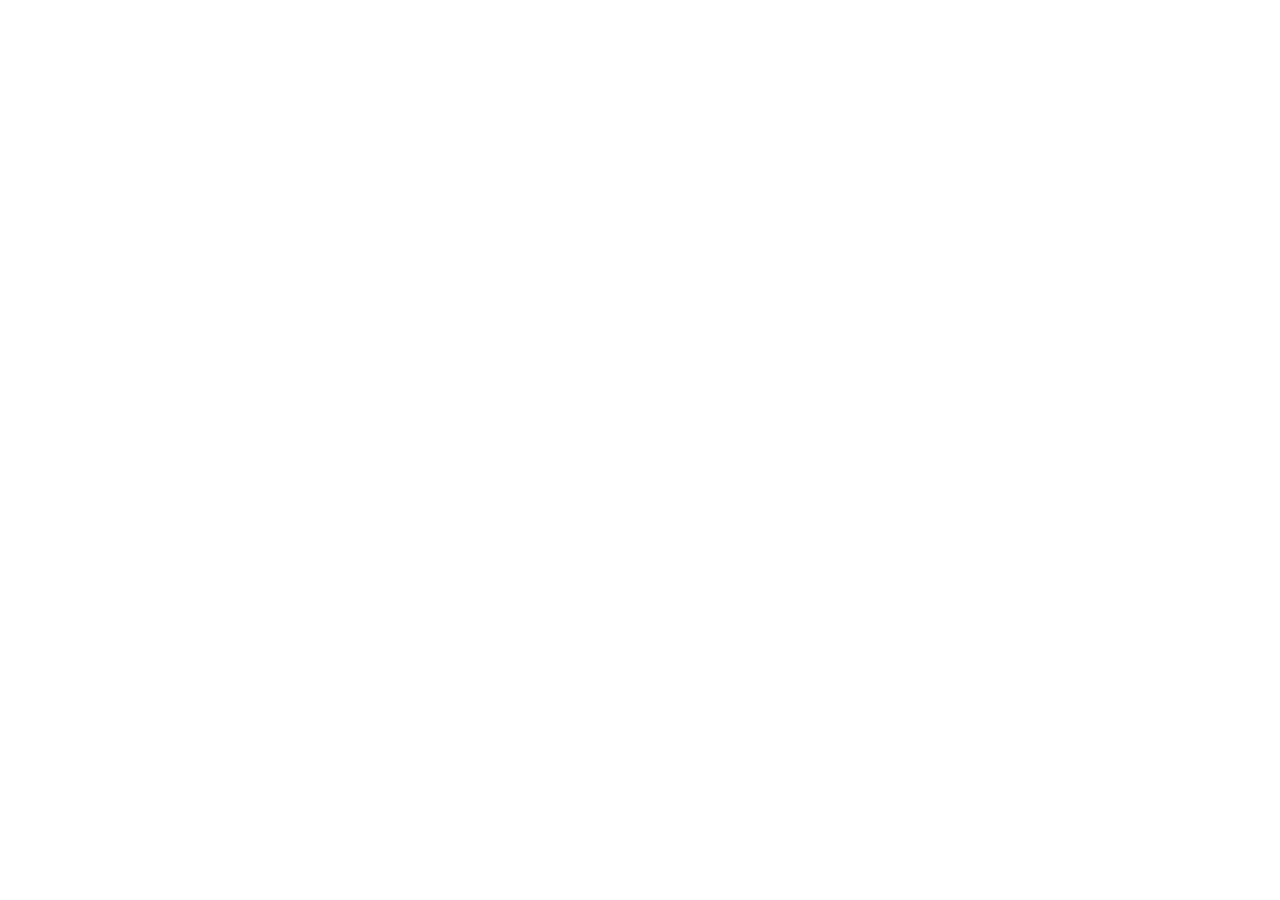
==== commit 1a0a9007: "root: redireciona páginas do Github Pages para o site do Wordpress" ====
--- a/dados/index.html
+++ b/dados/index.html
@@ -2,6 +2,10 @@
 <html lang="pt-BR" class="lang-pt">
 <head>
   <meta charset="UTF-8">
+  <!-- Site migrado para o WordPress: redireciona visitantes e buscadores -->
+  <link rel="canonical" href="https://pesquisas.face.ufmg.br/nere/dados/">
+  <meta http-equiv="refresh" content="0; url=https://pesquisas.face.ufmg.br/nere/dados/">
+  <script>location.replace("https://pesquisas.face.ufmg.br/nere/dados/"+location.hash);</script>
   <meta name="viewport" content="width=device-width, initial-scale=1.0">
   <title>Dados e Indicadores — NERE | UFMG</title>
   <meta name="description" content="Índice de Preços Imobiliários NERE-UFMG/IPEAD e Notas ao Mercado e Policy Briefings do NERE/UFMG.">
--- a/css/style.css
+++ b/css/style.css
@@ -766,6 +766,103 @@
   content: " →";
 }
 
+/* Gallery carousel */
+.gallery-carousel {
+  position: relative;
+  max-width: 560px;
+  margin: 0;
+}
+.gallery-carousel-viewport {
+  position: relative;
+  overflow: hidden;
+  border-radius: var(--radius);
+  box-shadow: var(--shadow-md);
+  background: var(--navy-dark);
+  aspect-ratio: 3 / 2;
+}
+.gallery-carousel-track {
+  display: flex;
+  height: 100%;
+  transition: transform 0.45s ease;
+}
+.gallery-carousel-track img {
+  flex: 0 0 100%;
+  width: 100%;
+  height: 100%;
+  object-fit: cover;
+}
+.gallery-carousel-btn {
+  position: absolute;
+  top: 50%;
+  transform: translateY(-50%);
+  width: 42px;
+  height: 42px;
+  border-radius: 50%;
+  border: none;
+  background: rgba(255, 255, 255, 0.9);
+  color: var(--navy);
+  font-size: 1.2rem;
+  font-weight: 700;
+  cursor: pointer;
+  display: flex;
+  align-items: center;
+  justify-content: center;
+  transition:
+    background var(--transition),
+    color var(--transition);
+  z-index: 2;
+}
+.gallery-carousel-btn:hover {
+  background: var(--red);
+  color: var(--white);
+}
+.gallery-carousel-prev {
+  left: 0.75rem;
+}
+.gallery-carousel-next {
+  right: 0.75rem;
+}
+.gallery-carousel-counter {
+  position: absolute;
+  bottom: 0.75rem;
+  right: 0.9rem;
+  background: rgba(28, 37, 50, 0.75);
+  color: var(--white);
+  font-size: 0.75rem;
+  font-weight: 600;
+  padding: 0.25rem 0.6rem;
+  border-radius: 999px;
+  z-index: 2;
+}
+.gallery-carousel-dots {
+  display: flex;
+  flex-wrap: wrap;
+  gap: 0.4rem;
+  justify-content: center;
+  margin-top: 1rem;
+}
+.gallery-carousel-dots button {
+  width: 8px;
+  height: 8px;
+  border-radius: 50%;
+  border: none;
+  background: var(--gray-300);
+  cursor: pointer;
+  padding: 0;
+  transition: background var(--transition), transform var(--transition);
+}
+.gallery-carousel-dots button.active {
+  background: var(--red);
+  transform: scale(1.3);
+}
+@media (max-width: 540px) {
+  .gallery-carousel-btn {
+    width: 34px;
+    height: 34px;
+    font-size: 1rem;
+  }
+}
+
 /* Feature card */
 .feature-card {
   background: var(--white);
